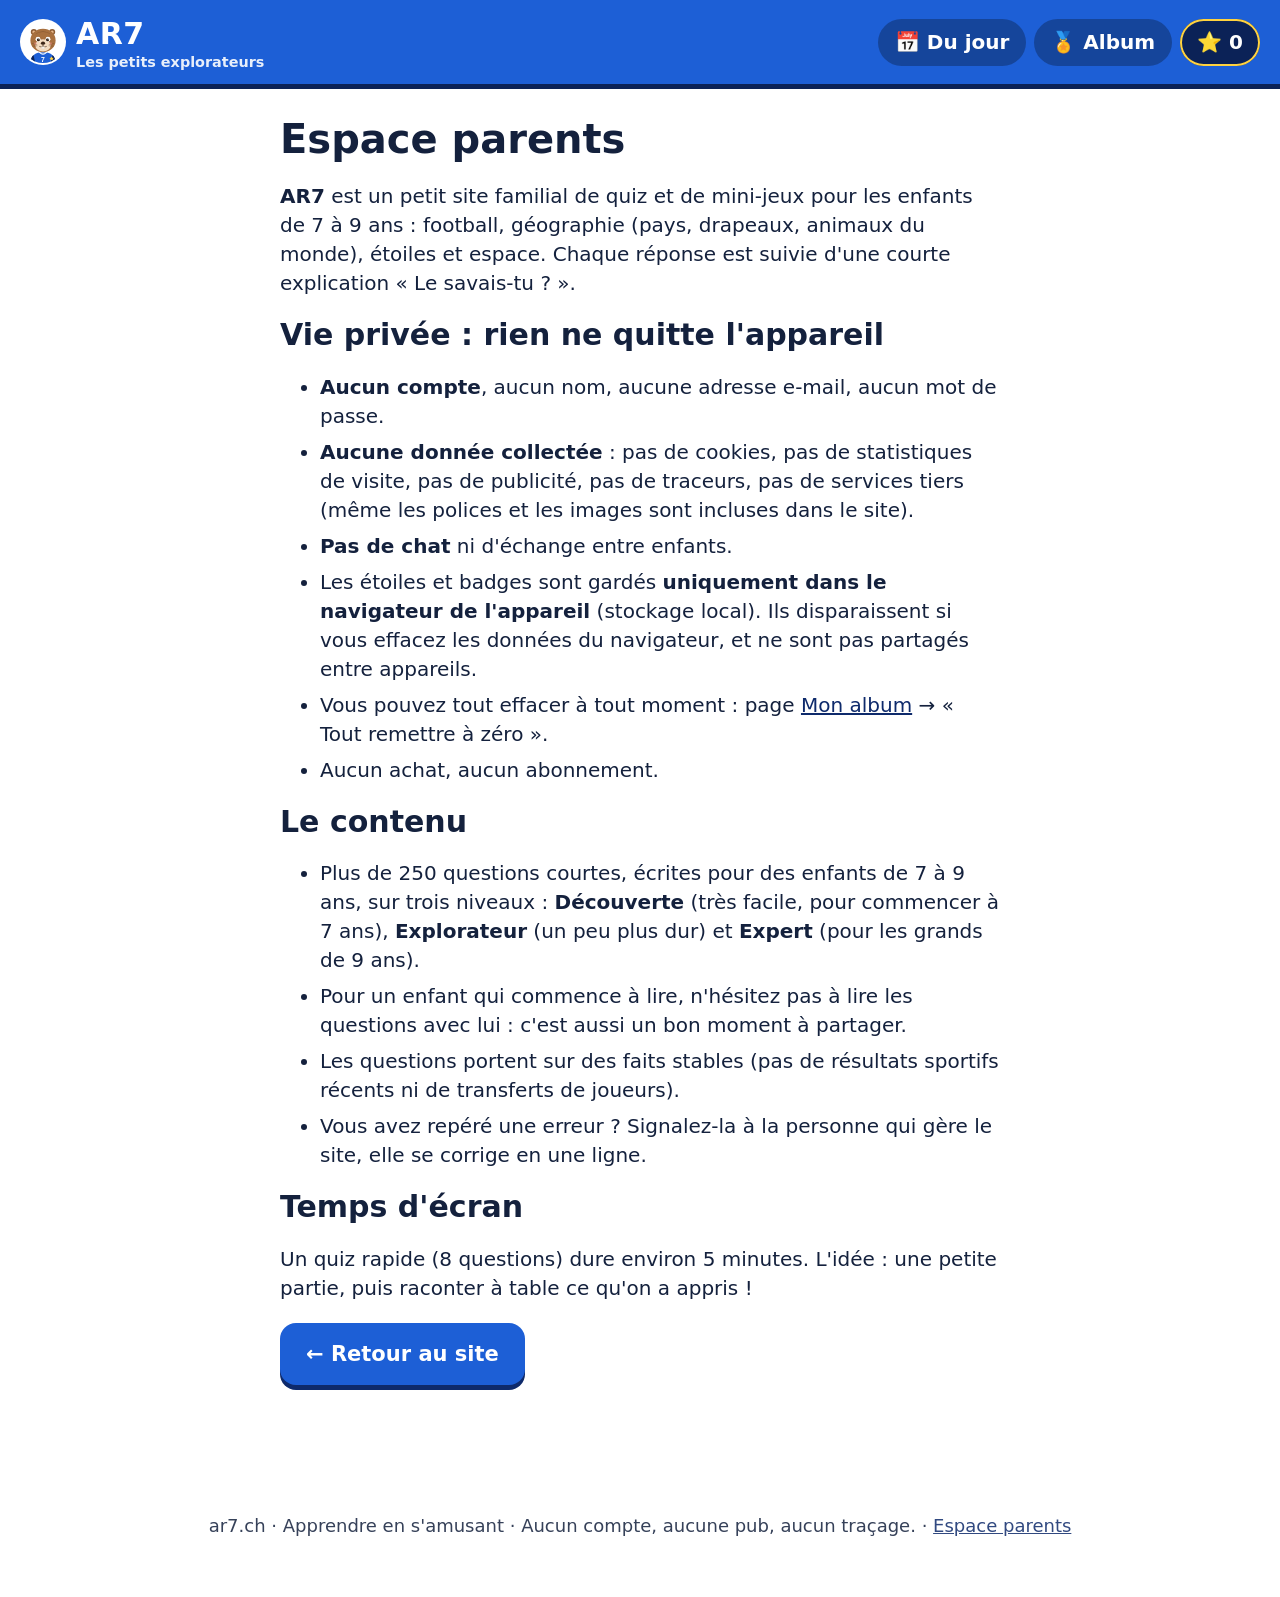
==== parents.html @ 3e4127a7 "Add files via upload" ====
<!doctype html>
<html lang="fr">
<head>
<title>Espace parents · AR7</title>
<meta charset="utf-8">
<meta name="viewport" content="width=device-width, initial-scale=1">
<meta name="theme-color" content="#1d5fd6">
<link rel="icon" href="assets/favicon.svg" type="image/svg+xml">
<link rel="stylesheet" href="css/style.css">
<script src="js/config.js" defer></script>
<script src="js/flags.js" defer></script>
<script src="js/app.js" defer></script>
</head>
<body>
<a class="skip" href="#content">Aller au contenu</a>
<header class="topbar">
  <a class="logo" href="index.html#/"><img data-mascotte src="assets/mascotte.svg" alt="" width="46" height="46"><span><b data-cfg="nom">AR7</b><small data-cfg="slogan">Les petits explorateurs</small></span></a>
  <nav aria-label="Menu">
    <a class="pill" href="index.html#/jour">📅 <span>Du jour</span></a>
    <a class="pill" href="index.html#/album">🏅 <span>Album</span></a>
    <a class="pill stars" href="index.html#/album" aria-label="Mes étoiles">⭐ <span id="nb-etoiles">0</span></a>
  </nav>
</header>
<main class="prose" id="content">
<h1>Espace parents</h1>
<p><b data-cfg="nom">AR7</b> est un petit site familial de quiz et de mini-jeux pour les enfants de 7 à 9 ans : football, géographie (pays, drapeaux, animaux du monde), étoiles et espace. Chaque réponse est suivie d'une courte explication « Le savais-tu ? ».</p>
<h2>Vie privée : rien ne quitte l'appareil</h2>
<ul>
  <li><b>Aucun compte</b>, aucun nom, aucune adresse e-mail, aucun mot de passe.</li>
  <li><b>Aucune donnée collectée</b> : pas de cookies, pas de statistiques de visite, pas de publicité, pas de traceurs, pas de services tiers (même les polices et les images sont incluses dans le site).</li>
  <li><b>Pas de chat</b> ni d'échange entre enfants.</li>
  <li>Les étoiles et badges sont gardés <b>uniquement dans le navigateur de l'appareil</b> (stockage local). Ils disparaissent si vous effacez les données du navigateur, et ne sont pas partagés entre appareils.</li>
  <li>Vous pouvez tout effacer à tout moment : page <a href="index.html#/album">Mon album</a> → « Tout remettre à zéro ».</li>
  <li>Aucun achat, aucun abonnement.</li>
</ul>
<h2>Le contenu</h2>
<ul>
  <li>Plus de 250 questions courtes, écrites pour des enfants de 7 à 9 ans, sur trois niveaux : <b>Découverte</b> (très facile, pour commencer à 7 ans), <b>Explorateur</b> (un peu plus dur) et <b>Expert</b> (pour les grands de 9 ans).</li>
  <li>Pour un enfant qui commence à lire, n'hésitez pas à lire les questions avec lui : c'est aussi un bon moment à partager.</li>
  <li>Les questions portent sur des faits stables (pas de résultats sportifs récents ni de transferts de joueurs).</li>
  <li>Vous avez repéré une erreur ? Signalez-la à la personne qui gère le site, elle se corrige en une ligne.</li>
</ul>
<h2>Temps d'écran</h2>
<p>Un quiz rapide (8 questions) dure environ 5 minutes. L'idée : une petite partie, puis raconter à table ce qu'on a appris !</p>
<p><a class="btn" href="index.html#/">← Retour au site</a></p>
</main>
<footer class="footer"><p><span data-cfg="domaine">ar7.ch</span> · Apprendre en s'amusant · Aucun compte, aucune pub, aucun traçage. · <a href="parents.html">Espace parents</a></p></footer>
<div class="toast" id="toast" role="status" aria-live="polite"></div>
</body>
</html>
---- css/style.css ----
/* Feuille de style partagée (LR5 / AR7). Aucune police externe : polices système uniquement. */
:root{
  /* Palette bleue. Les valeurs de js/config.js (couleurs) écrasent celles-ci au chargement. */
  --primaire:#1d5fd6; --primaire-f:#0e2a6b; --sombre:#0b2257; --or:#ffd23f;
  --rouge:#b00d24; --vert:#1c7a47; --texte:#14213d; --fond:#f2f6fd;
  --carte:#fff; --ombre:0 6px 0 rgba(11,34,87,.14); --r:22px;
  --doux:#e6efff; --bord:#c9d9f5;
  font-size:20px;
}
*{box-sizing:border-box}
html,body{margin:0}
body{font-family:"Trebuchet MS","Segoe UI",system-ui,-apple-system,Roboto,Arial,sans-serif;color:var(--texte);
  background:var(--fond) radial-gradient(circle at 10% 0%,#d6e4ff 0,transparent 40%),radial-gradient(circle at 100% 30%,#fff3c4 0,transparent 35%);
  min-height:100vh;line-height:1.45}
a{color:var(--primaire-f)}
.skip{position:absolute;left:-999px;top:0;background:#fff;padding:.5rem 1rem;z-index:10}
.skip:focus{left:.5rem}
:focus-visible{outline:4px solid var(--or);box-shadow:0 0 0 7px var(--sombre);outline-offset:3px;border-radius:10px}

/* En-tête */
.topbar{display:flex;align-items:center;gap:.8rem;padding:.6rem 1rem;background:var(--primaire);color:#fff;position:sticky;top:0;z-index:5;box-shadow:0 5px 0 var(--sombre)}
.logo{display:flex;align-items:center;gap:.5rem;color:#fff;text-decoration:none;font-weight:900}
.logo img{width:46px;height:46px;background:#fff;border-radius:50%;padding:2px}
.logo b{font-size:1.5rem;letter-spacing:.5px}
.logo small{display:block;font-weight:600;font-size:.72rem;opacity:.9;margin-top:-4px}
.topbar nav{margin-left:auto;display:flex;gap:.4rem;align-items:center;flex-wrap:wrap}
.pill{display:inline-flex;align-items:center;gap:.35rem;background:rgba(0,0,0,.28);color:#fff;border:0;border-radius:999px;padding:.45rem .85rem;font:inherit;font-weight:800;text-decoration:none;cursor:pointer;min-height:44px}
.pill:hover{background:rgba(0,0,0,.45)}
.stars{background:var(--sombre);color:#fff;box-shadow:inset 0 0 0 2px var(--or)}
.stars:hover{background:#2a2a2a}

main{max-width:1000px;margin:0 auto;padding:1.2rem 1rem 3rem}
h1,h2,h3{line-height:1.15;margin:.2em 0 .5em}
h1{font-size:2rem} h2{font-size:1.5rem}
.muted{opacity:.75}

/* Accueil */
.hero{display:flex;align-items:center;gap:1.2rem;background:var(--carte);border-radius:var(--r);padding:1rem 1.2rem;box-shadow:var(--ombre);margin-bottom:1.2rem}
.hero img{width:150px;flex:none}
.hero h1{margin-bottom:.2em}
.bulle{background:var(--doux);border-radius:18px;padding:.6rem .9rem;display:inline-block;font-weight:600}
.grid{display:grid;grid-template-columns:repeat(auto-fit,minmax(210px,1fr));gap:1rem}
.card{background:var(--carte);border-radius:var(--r);padding:1rem;box-shadow:var(--ombre);border:0;text-align:left;font:inherit;color:inherit;text-decoration:none;display:block;cursor:pointer;transition:transform .12s}
.card:hover{transform:translateY(-3px)}
.card:active{transform:translateY(2px)}
.univers{color:#fff;min-height:150px;position:relative;overflow:hidden}
.univers .emoji{font-size:2.6rem;display:block}
.univers h3{font-size:1.35rem;margin:.3rem 0}
.univers p{margin:0;font-weight:600;opacity:.95}
.u-football{background:linear-gradient(135deg,#1c7a47,#0c3d23);box-shadow:0 6px 0 var(--sombre)}
.u-geographie{background:linear-gradient(135deg,#c4520f,#7a2e05);box-shadow:0 6px 0 var(--sombre)}
.u-espace{background:linear-gradient(135deg,#3b2a8a,#120c33);box-shadow:0 6px 0 var(--sombre)}
.u-mix{background:repeating-linear-gradient(90deg,var(--primaire) 0 28px,var(--sombre) 28px 56px);box-shadow:0 6px 0 var(--primaire-f)}
.u-mix h3,.u-mix p{text-shadow:0 1px 3px #000}
.section{margin:1.6rem 0 .6rem}
.daily{display:flex;gap:1rem;align-items:center;background:var(--sombre);color:#fff;border-left:12px solid var(--primaire)}
.daily .emoji{font-size:2.4rem}

/* Boutons */
.btn{display:inline-flex;align-items:center;justify-content:center;gap:.5rem;font:inherit;font-weight:800;font-size:1.05rem;border:0;border-radius:16px;padding:.8rem 1.3rem;min-height:56px;cursor:pointer;background:var(--primaire);color:#fff;box-shadow:0 5px 0 var(--primaire-f);text-decoration:none}
.btn:active{transform:translateY(3px);box-shadow:0 2px 0 var(--primaire-f)}
.btn.accent{background:var(--sombre);color:#fff;box-shadow:0 5px 0 var(--primaire)}
.btn.vert{background:var(--vert);box-shadow:0 5px 0 #0c3d23}
.btn.blanc{background:#fff;color:var(--texte);box-shadow:0 5px 0 var(--bord)}
.btn[disabled]{opacity:.5;cursor:not-allowed}
.row{display:flex;gap:.7rem;flex-wrap:wrap;align-items:center}
.choice-group{display:flex;gap:.6rem;flex-wrap:wrap}
.choice-group .btn{flex:1 1 150px}
.choice-group .btn[aria-pressed="true"]{background:var(--primaire);color:#fff;box-shadow:0 5px 0 var(--sombre)}

/* Quiz */
.panel{background:var(--carte);border-radius:var(--r);padding:1.2rem;box-shadow:var(--ombre)}
.qhead{display:flex;justify-content:space-between;align-items:center;gap:.5rem;flex-wrap:wrap;margin-bottom:.6rem;font-weight:800}
.tag{display:inline-block;border-radius:999px;padding:.2rem .7rem;background:var(--doux);font-size:.85rem;font-weight:800}
.progress{height:14px;background:var(--doux);border-radius:999px;overflow:hidden;margin-bottom:1rem}
.progress>i{display:block;height:100%;background:repeating-linear-gradient(90deg,var(--primaire) 0 14px,var(--sombre) 14px 28px);border-radius:999px;transition:width .3s}
.question{font-size:1.6rem;font-weight:800;margin:.4rem 0 1rem}
.answers{display:grid;grid-template-columns:1fr 1fr;gap:.8rem}
.answer{font:inherit;font-size:1.2rem;font-weight:700;text-align:left;border:3px solid var(--bord);background:#fff;border-radius:18px;padding:.9rem 1rem;min-height:80px;cursor:pointer;display:flex;gap:.7rem;align-items:center;color:var(--texte)}
.answer:hover:not([disabled]){border-color:var(--primaire);background:#f3f7ff}
.answer .k{flex:none;width:2rem;height:2rem;border-radius:50%;background:var(--sombre);color:#fff;display:grid;place-items:center;font-weight:900}
.answer.ok{border-color:var(--vert);background:#e6f8ee}
.answer.ok .k{background:var(--vert);color:#fff}
.answer.ko{border-color:var(--rouge);background:#fdeaea}
.answer.ko .k{background:var(--rouge);color:#fff}
.answer[disabled]{cursor:default}
.feedback{margin-top:1rem;border-radius:18px;padding:1rem;background:var(--doux);border-left:8px solid var(--sombre)}
.feedback.ok{background:#e6f8ee;border-color:var(--vert)}
.feedback.ko{background:#fdeeee;border-color:var(--rouge)}
.feedback h3{margin:0 0 .3rem}
.savais{margin:.4rem 0 .8rem}
.timer{font-size:1.4rem;font-weight:900;background:var(--sombre);color:#fff;border-radius:14px;padding:.2rem .8rem;min-width:4.2rem;text-align:center}
.timer.urgent{background:var(--rouge);animation:pulse .6s infinite alternate}
@keyframes pulse{to{transform:scale(1.08)}}
.flag-q{display:block;margin:0 auto 1rem;width:min(260px,70%);height:auto;border-radius:8px;box-shadow:0 3px 10px rgba(0,0,0,.18)}
.big{font-size:3rem;margin:0}
.result{text-align:center}
.result img{width:140px}
.recap{text-align:left;margin-top:1rem}
.recap li{margin:.4rem 0}

/* Album */
.badges{display:grid;grid-template-columns:repeat(auto-fill,minmax(150px,1fr));gap:.8rem}
.badge{background:#fff;border-radius:18px;padding:.8rem;text-align:center;box-shadow:var(--ombre)}
.badge .ico{font-size:2.4rem;display:block}
.badge.locked{filter:grayscale(1);opacity:.45}
.badge b{display:block}
.badge small{display:block;opacity:.8;font-size:.8rem}
.stats{display:grid;grid-template-columns:repeat(auto-fit,minmax(150px,1fr));gap:.8rem;margin:1rem 0}
.stat{background:#fff;border-radius:18px;padding:.8rem;text-align:center;box-shadow:var(--ombre)}
.stat b{display:block;font-size:1.8rem}

/* Penalty */
.pitch{position:relative;width:100%;max-width:640px;margin:0 auto;aspect-ratio:16/10;border-radius:20px;overflow:hidden;
  background:linear-gradient(#7fc8ff 0 30%,#3fb56a 30% 100%)}
.pitch .stripes{position:absolute;inset:30% 0 0 0;background:repeating-linear-gradient(90deg,rgba(255,255,255,.07) 0 12%,transparent 12% 24%)}
.pitch .crowd{position:absolute;left:0;right:0;top:0;height:30%;background:radial-gradient(circle,#ffffff55 2px,transparent 3px) 0 0/16px 14px,repeating-linear-gradient(90deg,var(--primaire) 0 24px,var(--sombre) 24px 48px)}
.goal{position:absolute;left:18%;right:18%;top:14%;height:38%;border:8px solid #fff;border-bottom:0;border-radius:4px 4px 0 0;
  background:repeating-linear-gradient(0deg,rgba(255,255,255,.35) 0 2px,transparent 2px 12px),repeating-linear-gradient(90deg,rgba(255,255,255,.35) 0 2px,transparent 2px 12px),rgba(0,0,0,.08)}
.line{position:absolute;left:4%;right:4%;top:52%;height:4px;background:#fff}
.spot{position:absolute;left:50%;top:86%;width:10px;height:6px;background:#fff;border-radius:50%;transform:translate(-50%,-50%)}
.keeper{position:absolute;left:50%;top:22%;width:15%;height:30%;transform:translateX(-50%);transition:transform .45s cubic-bezier(.2,.8,.3,1)}
.keeper svg{width:100%;height:100%}
.keeper.left{transform:translateX(-175%) rotate(-55deg)}
.keeper.right{transform:translateX(75%) rotate(55deg)}
.keeper.center{transform:translateX(-50%) translateY(-12%)}
.ball{position:absolute;left:50%;top:82%;width:7%;aspect-ratio:1;transform:translate(-50%,-50%);transition:left .5s ease-out,top .5s ease-out,width .5s;z-index:2}
.ball svg{width:100%;height:100%;display:block}
.ball.shot-left{left:28%;top:34%;width:4.5%}
.ball.shot-center{left:50%;top:28%;width:4.5%}
.ball.shot-right{left:72%;top:34%;width:4.5%}
.ball.miss{left:50%;top:6%;width:4%}
.banner{position:absolute;left:50%;top:60%;transform:translate(-50%,-50%) scale(.6);opacity:0;background:#fff;color:var(--sombre);font-weight:900;font-size:clamp(1.2rem,4vw,2rem);padding:.4rem 1.2rem;border-radius:16px;box-shadow:0 6px 0 rgba(0,0,0,.2);transition:.25s;z-index:3;white-space:nowrap}
.banner.show{opacity:1;transform:translate(-50%,-50%) scale(1)}
.shots{display:flex;gap:.4rem;justify-content:center;margin:.8rem 0}
.shots span{width:34px;height:34px;border-radius:50%;display:grid;place-items:center;background:var(--doux);font-size:1.1rem}
.aim{display:grid;grid-template-columns:repeat(3,1fr);gap:.6rem;max-width:640px;margin:.8rem auto 0}

/* Memory */
.memory{display:grid;grid-template-columns:repeat(4,1fr);gap:.6rem;max-width:620px;margin:0 auto}
.mcard{aspect-ratio:4/3;border:0;border-radius:16px;font:inherit;font-weight:800;cursor:pointer;background:repeating-linear-gradient(90deg,var(--primaire) 0 18px,var(--sombre) 18px 36px);color:#fff;box-shadow:var(--ombre);display:grid;place-items:center;padding:.3rem;font-size:.95rem;position:relative}
.mcard.back::after{content:"★";font-size:2rem;color:var(--or);text-shadow:0 1px 3px #000}
.mcard.face{background:#fff;color:var(--texte)}
.mcard.face svg{width:85%;height:auto;border-radius:4px;box-shadow:0 1px 4px rgba(0,0,0,.25)}
.mcard.found{background:#e6f8ee;outline:3px solid var(--vert)}

.footer{text-align:center;padding:1.5rem 1rem 2rem;font-size:.9rem;opacity:.85}
.prose{max-width:760px}
.prose li{margin:.35rem 0}
.toast{position:fixed;left:50%;bottom:1.2rem;transform:translateX(-50%) translateY(150%);opacity:0;visibility:hidden;background:var(--sombre);color:#fff;padding:.8rem 1.2rem;border-radius:16px;font-weight:800;z-index:20;transition:transform .3s;max-width:92vw;text-align:center}
.toast.show{transform:translateX(-50%) translateY(0);opacity:1;visibility:visible}
[tabindex="-1"]:focus{outline:none;box-shadow:none}

@media (max-width:640px){
  :root{font-size:18px}
  .hero{flex-direction:column;text-align:center}
  .hero img{width:120px}
  .answers{grid-template-columns:1fr}
  .question{font-size:1.25rem}
  .logo small{display:none}
  .topbar{flex-wrap:wrap}
  .memory{grid-template-columns:repeat(3,1fr)}
}
@media (prefers-reduced-motion:reduce){*{transition:none!important;animation:none!important}}
.sr-only{position:absolute;width:1px;height:1px;overflow:hidden;clip:rect(0 0 0 0);white-space:nowrap}
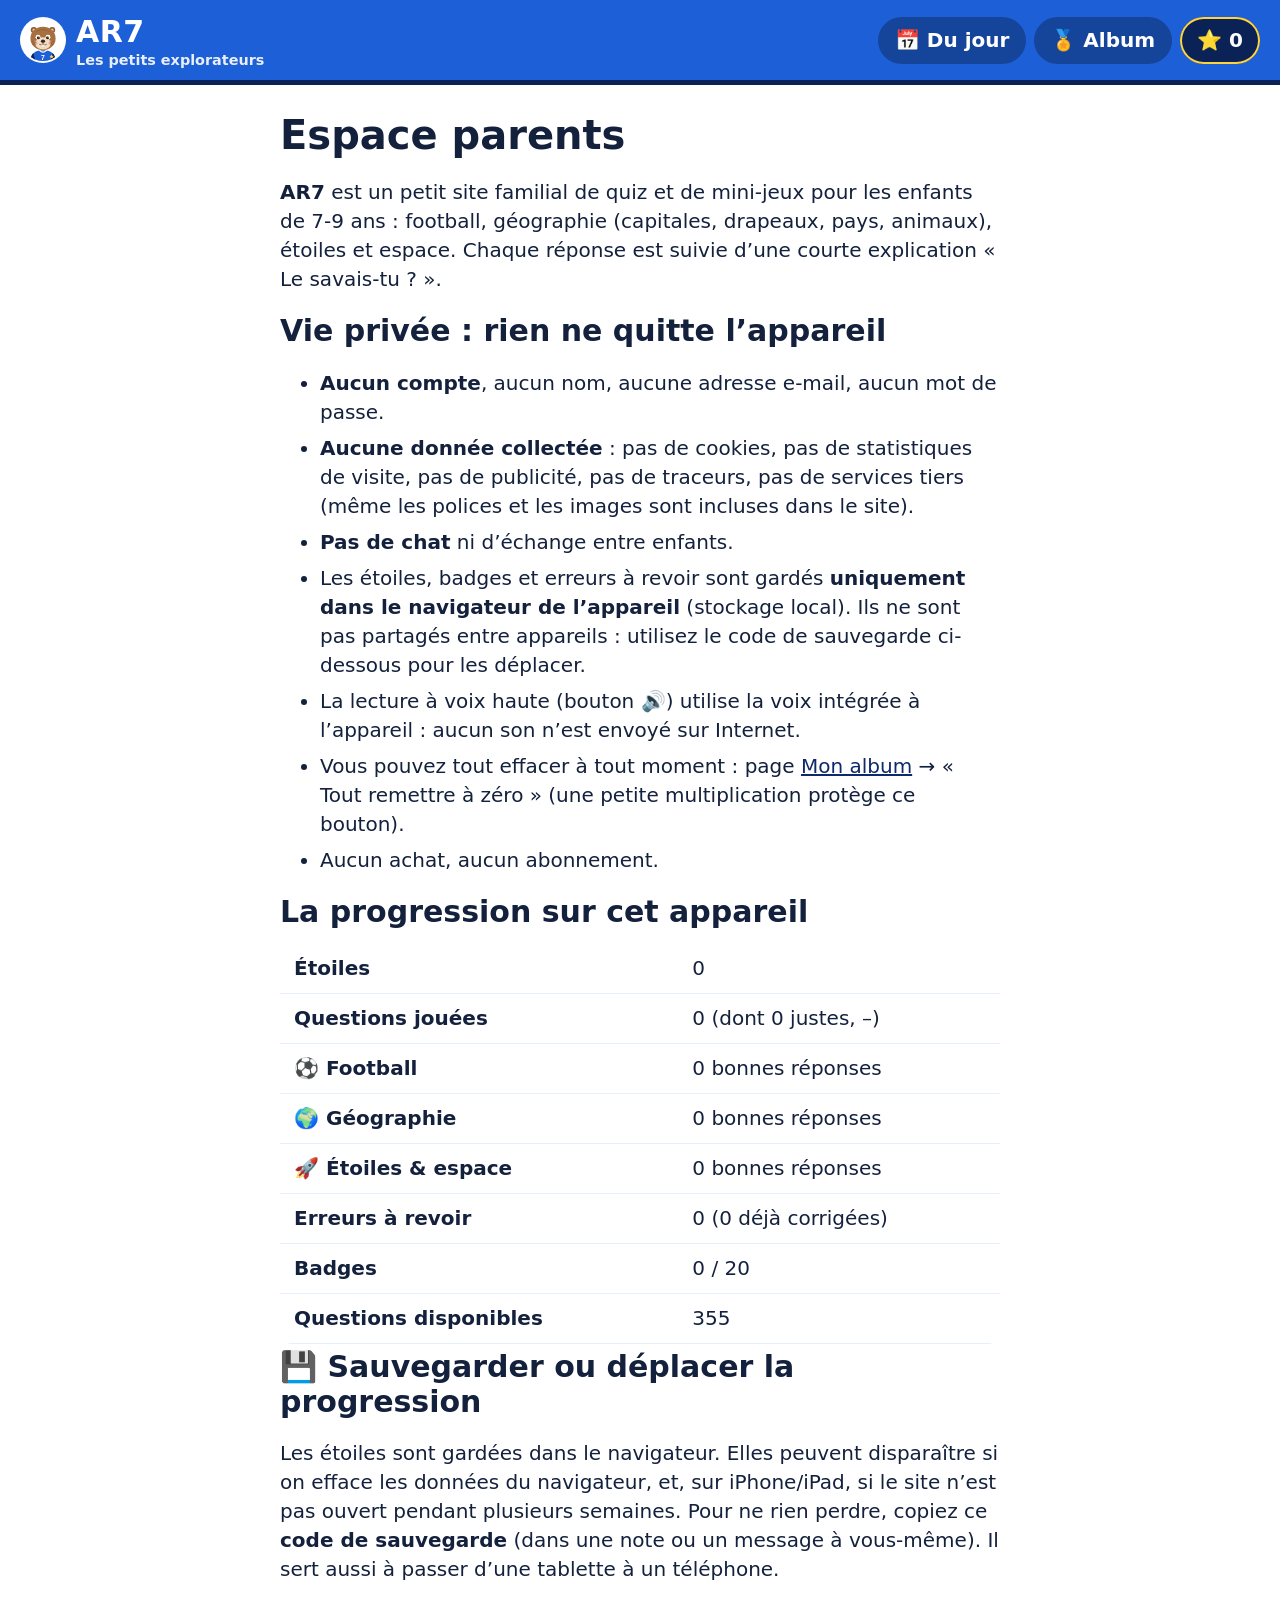
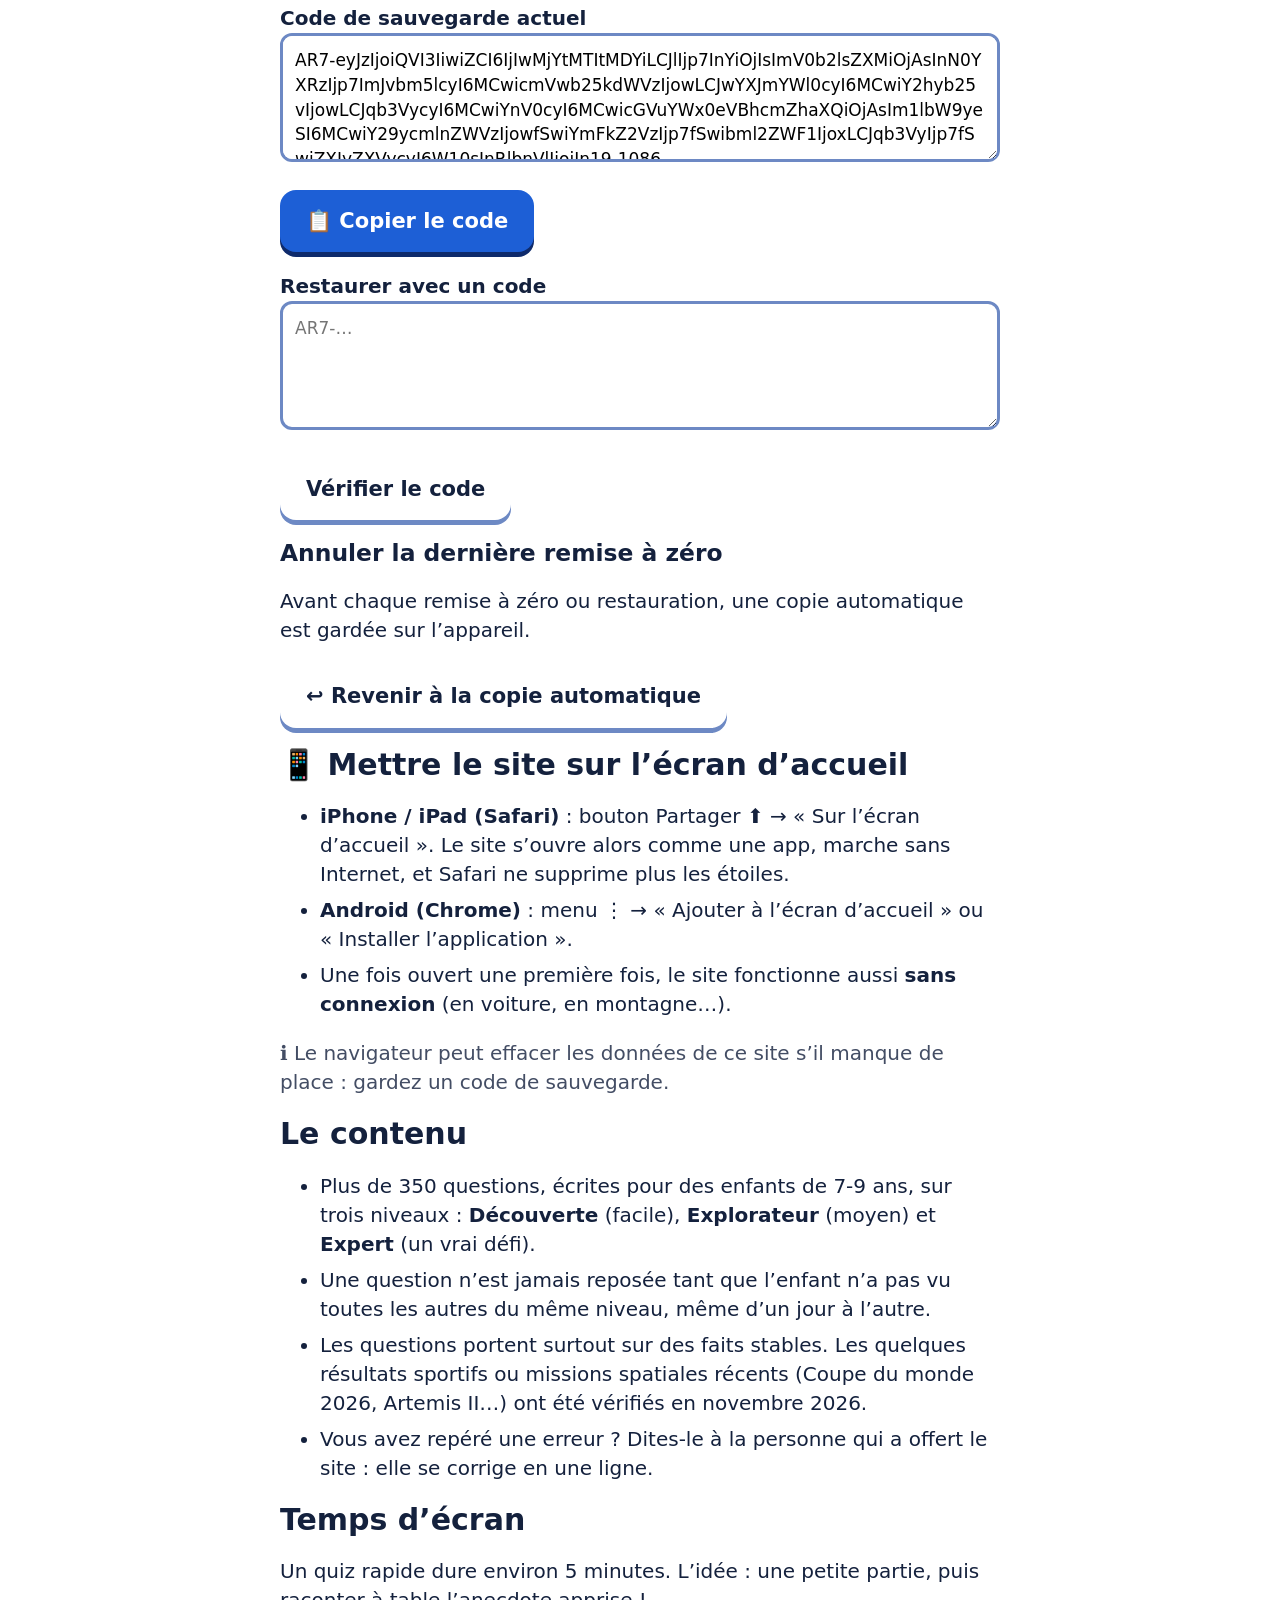
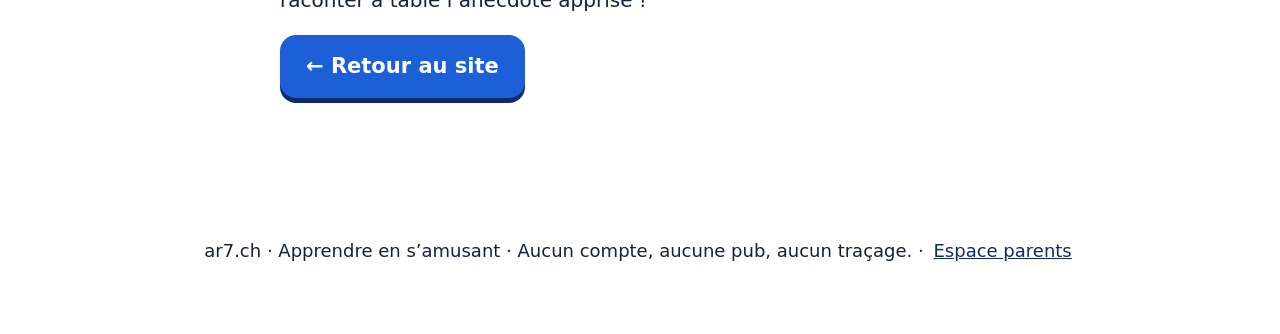
==== commit 3505c92c: "Add files via upload" ====
--- a/parents.html
+++ b/parents.html
@@ -1,50 +1,72 @@
 <!doctype html>
 <html lang="fr">
 <head>
+<meta charset="utf-8">
+<meta name="viewport" content="width=device-width, initial-scale=1, viewport-fit=cover">
 <title>Espace parents · AR7</title>
-<meta charset="utf-8">
-<meta name="viewport" content="width=device-width, initial-scale=1">
+<meta name="description" content="Quiz et mini-jeux pour les 7-9 ans : football, géographie, étoiles et espace. Sans compte, sans pub, sans traçage.">
 <meta name="theme-color" content="#1d5fd6">
+<meta name="color-scheme" content="light">
 <link rel="icon" href="assets/favicon.svg" type="image/svg+xml">
+<link rel="apple-touch-icon" href="assets/icon-180.png">
+<link rel="manifest" href="manifest.webmanifest">
+<meta name="apple-mobile-web-app-title" content="AR7">
+<meta name="mobile-web-app-capable" content="yes">
+<meta name="apple-mobile-web-app-capable" content="yes">
+<meta property="og:type" content="website">
+<meta property="og:locale" content="fr_CH">
+<meta property="og:site_name" content="AR7">
+<meta property="og:title" content="AR7 · Les petits explorateurs">
+<meta property="og:description" content="Quiz et mini-jeux pour les 7-9 ans : football, géographie, étoiles et espace. Sans compte, sans pub, sans traçage.">
+<meta property="og:url" content="https://www.ar7.ch/">
+<meta property="og:image" content="https://www.ar7.ch/assets/og.png">
+<meta property="og:image:width" content="1200">
+<meta property="og:image:height" content="630">
+<meta property="og:image:alt" content="AR7, Les petits explorateurs : la mascotte Momo">
+<meta name="twitter:card" content="summary_large_image">
+<link rel="stylesheet" href="css/theme.css">
 <link rel="stylesheet" href="css/style.css">
 <script src="js/config.js" defer></script>
 <script src="js/flags.js" defer></script>
 <script src="js/app.js" defer></script>
+<script src="js/parents.js" defer></script>
 </head>
 <body>
 <a class="skip" href="#content">Aller au contenu</a>
 <header class="topbar">
-  <a class="logo" href="index.html#/"><img data-mascotte src="assets/mascotte.svg" alt="" width="46" height="46"><span><b data-cfg="nom">AR7</b><small data-cfg="slogan">Les petits explorateurs</small></span></a>
+  <a class="logo" href="index.html#/"><img src="assets/mascotte.svg" alt="" width="46" height="46"><span><b data-cfg="nom">AR7</b><small data-cfg="slogan">Les petits explorateurs</small></span></a>
   <nav aria-label="Menu">
-    <a class="pill" href="index.html#/jour">📅 <span>Du jour</span></a>
-    <a class="pill" href="index.html#/album">🏅 <span>Album</span></a>
-    <a class="pill stars" href="index.html#/album" aria-label="Mes étoiles">⭐ <span id="nb-etoiles">0</span></a>
+    <a class="pill" href="index.html#/jour"><span aria-hidden="true">📅</span> <span class="lbl">Du jour</span></a>
+    <a class="pill" href="index.html#/album"><span aria-hidden="true">🏅</span> <span class="lbl">Album</span></a>
+    <a class="pill stars" id="pill-etoiles" href="index.html#/album" aria-label="Mes étoiles"><span aria-hidden="true">⭐</span> <span id="nb-etoiles">0</span></a>
   </nav>
 </header>
 <main class="prose" id="content">
 <h1>Espace parents</h1>
-<p><b data-cfg="nom">AR7</b> est un petit site familial de quiz et de mini-jeux pour les enfants de 7 à 9 ans : football, géographie (pays, drapeaux, animaux du monde), étoiles et espace. Chaque réponse est suivie d'une courte explication « Le savais-tu ? ».</p>
-<h2>Vie privée : rien ne quitte l'appareil</h2>
+<p><b>AR7</b> est un petit site familial de quiz et de mini-jeux pour les enfants de 7-9 ans : football, géographie (capitales, drapeaux, pays, animaux), étoiles et espace. Chaque réponse est suivie d’une courte explication « Le savais-tu ? ».</p>
+<h2>Vie privée : rien ne quitte l’appareil</h2>
 <ul>
   <li><b>Aucun compte</b>, aucun nom, aucune adresse e-mail, aucun mot de passe.</li>
   <li><b>Aucune donnée collectée</b> : pas de cookies, pas de statistiques de visite, pas de publicité, pas de traceurs, pas de services tiers (même les polices et les images sont incluses dans le site).</li>
-  <li><b>Pas de chat</b> ni d'échange entre enfants.</li>
-  <li>Les étoiles et badges sont gardés <b>uniquement dans le navigateur de l'appareil</b> (stockage local). Ils disparaissent si vous effacez les données du navigateur, et ne sont pas partagés entre appareils.</li>
-  <li>Vous pouvez tout effacer à tout moment : page <a href="index.html#/album">Mon album</a> → « Tout remettre à zéro ».</li>
+  <li><b>Pas de chat</b> ni d’échange entre enfants.</li>
+  <li>Les étoiles, badges et erreurs à revoir sont gardés <b>uniquement dans le navigateur de l’appareil</b> (stockage local). Ils ne sont pas partagés entre appareils : utilisez le code de sauvegarde ci-dessous pour les déplacer.</li>
+  <li>La lecture à voix haute (bouton 🔊) utilise la voix intégrée à l’appareil : aucun son n’est envoyé sur Internet.</li>
+  <li>Vous pouvez tout effacer à tout moment : page <a href="index.html#/album">Mon album</a> → « Tout remettre à zéro » (une petite multiplication protège ce bouton).</li>
   <li>Aucun achat, aucun abonnement.</li>
 </ul>
+<div id="parents-dyn"><p>Chargement de la progression…</p></div>
 <h2>Le contenu</h2>
 <ul>
-  <li>Plus de 250 questions courtes, écrites pour des enfants de 7 à 9 ans, sur trois niveaux : <b>Découverte</b> (très facile, pour commencer à 7 ans), <b>Explorateur</b> (un peu plus dur) et <b>Expert</b> (pour les grands de 9 ans).</li>
-  <li>Pour un enfant qui commence à lire, n'hésitez pas à lire les questions avec lui : c'est aussi un bon moment à partager.</li>
-  <li>Les questions portent sur des faits stables (pas de résultats sportifs récents ni de transferts de joueurs).</li>
-  <li>Vous avez repéré une erreur ? Signalez-la à la personne qui gère le site, elle se corrige en une ligne.</li>
+  <li>Plus de 350 questions, écrites pour des enfants de 7-9 ans, sur trois niveaux : <b>Découverte</b> (facile), <b>Explorateur</b> (moyen) et <b>Expert</b> (un vrai défi).</li>
+  <li>Une question n’est jamais reposée tant que l’enfant n’a pas vu toutes les autres du même niveau, même d’un jour à l’autre.</li>
+  <li>Les questions portent surtout sur des faits stables. Les quelques résultats sportifs ou missions spatiales récents (Coupe du monde 2026, Artemis II…) ont été vérifiés en novembre 2026.</li>
+  <li>Vous avez repéré une erreur ? Dites-le à la personne qui a offert le site : elle se corrige en une ligne.</li>
 </ul>
-<h2>Temps d'écran</h2>
-<p>Un quiz rapide (8 questions) dure environ 5 minutes. L'idée : une petite partie, puis raconter à table ce qu'on a appris !</p>
+<h2>Temps d’écran</h2>
+<p>Un quiz rapide dure environ 5 minutes. L’idée : une petite partie, puis raconter à table l’anecdote apprise !</p>
 <p><a class="btn" href="index.html#/">← Retour au site</a></p>
 </main>
-<footer class="footer"><p><span data-cfg="domaine">ar7.ch</span> · Apprendre en s'amusant · Aucun compte, aucune pub, aucun traçage. · <a href="parents.html">Espace parents</a></p></footer>
+<footer class="footer"><p><span data-cfg="domaine">ar7.ch</span> · Apprendre en s’amusant · Aucun compte, aucune pub, aucun traçage. · <a href="parents.html">Espace parents</a></p></footer>
 <div class="toast" id="toast" role="status" aria-live="polite"></div>
 </body>
 </html>
--- a/css/theme.css
+++ b/css/theme.css
@@ -0,0 +1,23 @@
+/* Couleurs et tailles propres à ce site (AR7). Le reste du style est dans style.css (partagé). */
+:root{
+  --primaire:#1d5fd6;
+  --primaire-f:#0e2a6b;
+  --fonce:#0b2257;
+  --doux:#e6efff;
+  --bord:#6d89c4;
+  --fond:#f2f6fd;
+  --fond-a:#d6e4ff;
+  --fond-b:#fff3c4;
+  --survol:#f3f7ff;
+  --mix-a:#1d5fd6;
+  --mix-b:#3d7ff0;
+  --crowd-a:#1d5fd6;
+  --crowd-b:#0b2257;
+  --texte:#14213d;
+  --fs:20px;
+  --fs-m:18px;
+  --q-fs:1.6rem;
+  --q-fs-m:1.35rem;
+  --a-fs:1.2rem;
+  --a-h:80px;
+}
--- a/css/style.css
+++ b/css/style.css
@@ -1,165 +1,356 @@
-/* Feuille de style partagée (LR5 / AR7). Aucune police externe : polices système uniquement. */
+/* Feuille de style PARTAGÉE (identique sur LR5 et AR7). Les couleurs et tailles propres à chaque site
+ * sont dans css/theme.css. Aucune police externe : polices système uniquement. */
 :root{
-  /* Palette bleue. Les valeurs de js/config.js (couleurs) écrasent celles-ci au chargement. */
-  --primaire:#1d5fd6; --primaire-f:#0e2a6b; --sombre:#0b2257; --or:#ffd23f;
-  --rouge:#b00d24; --vert:#1c7a47; --texte:#14213d; --fond:#f2f6fd;
-  --carte:#fff; --ombre:0 6px 0 rgba(11,34,87,.14); --r:22px;
-  --doux:#e6efff; --bord:#c9d9f5;
-  font-size:20px;
-}
+  /* Les couleurs et tailles propres à chaque site sont dans css/theme.css (chargé avant ce fichier). */
+  --or:#ffd23f; --rouge:#b00d24; --vert:#1c7a47; --carte:#fff; --ombre:0 6px 0 rgba(17,17,17,.14); --r:22px;
+}
+html{font-size:var(--fs)}
 *{box-sizing:border-box}
+[hidden]{display:none!important}
 html,body{margin:0}
 body{font-family:"Trebuchet MS","Segoe UI",system-ui,-apple-system,Roboto,Arial,sans-serif;color:var(--texte);
-  background:var(--fond) radial-gradient(circle at 10% 0%,#d6e4ff 0,transparent 40%),radial-gradient(circle at 100% 30%,#fff3c4 0,transparent 35%);
+  background:var(--fond) radial-gradient(circle at 10% 0%,var(--fond-a) 0,transparent 40%),radial-gradient(circle at 100% 30%,var(--fond-b) 0,transparent 35%);
   min-height:100vh;line-height:1.45}
 a{color:var(--primaire-f)}
-.skip{position:absolute;left:-999px;top:0;background:#fff;padding:.5rem 1rem;z-index:10}
+.skip{position:absolute;left:-999px;top:0;background:#fff;padding:.5rem 1rem;z-index:10;min-height:44px}
 .skip:focus{left:.5rem}
-:focus-visible{outline:4px solid var(--or);box-shadow:0 0 0 7px var(--sombre);outline-offset:3px;border-radius:10px}
+:focus-visible{outline:4px solid var(--or);box-shadow:0 0 0 7px var(--fonce);outline-offset:3px;border-radius:10px}
+@supports not selector(:focus-visible){:focus{outline:4px solid var(--or);outline-offset:3px}} /* vieux iPad (iOS 14) */
 
 /* En-tête */
-.topbar{display:flex;align-items:center;gap:.8rem;padding:.6rem 1rem;background:var(--primaire);color:#fff;position:sticky;top:0;z-index:5;box-shadow:0 5px 0 var(--sombre)}
-.logo{display:flex;align-items:center;gap:.5rem;color:#fff;text-decoration:none;font-weight:900}
+.topbar{display:flex;align-items:center;gap:.8rem;padding:max(.5rem,env(safe-area-inset-top)) max(1rem,env(safe-area-inset-right)) .5rem max(1rem,env(safe-area-inset-left));background:var(--primaire);color:#fff;position:sticky;top:0;z-index:5;box-shadow:0 5px 0 var(--fonce);min-height:66px}
+.logo{display:flex;align-items:center;gap:.5rem;color:#fff;text-decoration:none;font-weight:900;min-height:44px}
 .logo img{width:46px;height:46px;background:#fff;border-radius:50%;padding:2px}
 .logo b{font-size:1.5rem;letter-spacing:.5px}
 .logo small{display:block;font-weight:600;font-size:.72rem;opacity:.9;margin-top:-4px}
-.topbar nav{margin-left:auto;display:flex;gap:.4rem;align-items:center;flex-wrap:wrap}
-.pill{display:inline-flex;align-items:center;gap:.35rem;background:rgba(0,0,0,.28);color:#fff;border:0;border-radius:999px;padding:.45rem .85rem;font:inherit;font-weight:800;text-decoration:none;cursor:pointer;min-height:44px}
+.topbar nav{margin-left:auto;display:flex;gap:.4rem;align-items:center}
+.pill{display:inline-flex;align-items:center;gap:.35rem;background:rgba(0,0,0,.28);color:#fff;border:0;border-radius:999px;padding:.45rem .85rem;font:inherit;font-weight:800;text-decoration:none;cursor:pointer;min-height:44px;min-width:44px;justify-content:center}
 .pill:hover{background:rgba(0,0,0,.45)}
-.stars{background:var(--sombre);color:#fff;box-shadow:inset 0 0 0 2px var(--or)}
-.stars:hover{background:#2a2a2a}
-
-main{max-width:1000px;margin:0 auto;padding:1.2rem 1rem 3rem}
+.stars{background:var(--fonce);color:#fff;box-shadow:inset 0 0 0 2px var(--or)}
+.panel .pill,.card .pill{background:var(--fonce);color:#fff;font-size:.9rem}
+.panel .pill:hover{background:var(--primaire)}
+
+main{max-width:1000px;margin:0 auto;padding:1.2rem max(1rem,env(safe-area-inset-right)) 3rem max(1rem,env(safe-area-inset-left));min-height:calc(100vh - 66px)}
 h1,h2,h3{line-height:1.15;margin:.2em 0 .5em}
-h1{font-size:2rem} h2{font-size:1.5rem}
-.muted{opacity:.75}
+h1{font-size:2rem} h2{font-size:1.5rem} .h3{font-size:1.17rem}
+.muted{color:color-mix(in srgb,var(--texte) 80%,transparent)}
+@supports not (color:color-mix(in srgb,red 50%,blue)){.muted{opacity:.8}}
 
 /* Accueil */
 .hero{display:flex;align-items:center;gap:1.2rem;background:var(--carte);border-radius:var(--r);padding:1rem 1.2rem;box-shadow:var(--ombre);margin-bottom:1.2rem}
-.hero img{width:150px;flex:none}
+.hero .mascotte{flex:none}
 .hero h1{margin-bottom:.2em}
+.mascotte{position:relative;display:inline-block;max-width:100%}
+.mascotte img{width:100%;height:auto;display:block}
+.mascotte .tenue{position:absolute;right:-4%;top:-6%;font-size:2.2em;line-height:1;filter:drop-shadow(0 2px 2px rgba(0,0,0,.25))}
+.result .mascotte{margin:0 auto}
+.result>.row{margin:.6rem 0 1rem}
 .bulle{background:var(--doux);border-radius:18px;padding:.6rem .9rem;display:inline-block;font-weight:600}
 .grid{display:grid;grid-template-columns:repeat(auto-fit,minmax(210px,1fr));gap:1rem}
+.grid.g4{grid-template-columns:repeat(4,1fr)}
+@media (max-width:979px){.grid.g4{grid-template-columns:repeat(2,1fr)}}
+@media (max-width:559px){.grid.g4{grid-template-columns:1fr}}
 .card{background:var(--carte);border-radius:var(--r);padding:1rem;box-shadow:var(--ombre);border:0;text-align:left;font:inherit;color:inherit;text-decoration:none;display:block;cursor:pointer;transition:transform .12s}
 .card:hover{transform:translateY(-3px)}
 .card:active{transform:translateY(2px)}
 .univers{color:#fff;min-height:150px;position:relative;overflow:hidden}
 .univers .emoji{font-size:2.6rem;display:block}
 .univers h3{font-size:1.35rem;margin:.3rem 0}
-.univers p{margin:0;font-weight:600;opacity:.95}
-.u-football{background:linear-gradient(135deg,#1c7a47,#0c3d23);box-shadow:0 6px 0 var(--sombre)}
-.u-geographie{background:linear-gradient(135deg,#c4520f,#7a2e05);box-shadow:0 6px 0 var(--sombre)}
-.u-espace{background:linear-gradient(135deg,#3b2a8a,#120c33);box-shadow:0 6px 0 var(--sombre)}
-.u-mix{background:repeating-linear-gradient(90deg,var(--primaire) 0 28px,var(--sombre) 28px 56px);box-shadow:0 6px 0 var(--primaire-f)}
-.u-mix h3,.u-mix p{text-shadow:0 1px 3px #000}
+.univers p{margin:0;font-weight:600}
+.u-football{background:linear-gradient(135deg,#1c7a47,#0c3d23);box-shadow:0 6px 0 var(--fonce)}
+.u-geographie{background:linear-gradient(135deg,#b84c0e,#7a2e05);box-shadow:0 6px 0 var(--fonce)}
+.u-espace{background:linear-gradient(135deg,#3b2a8a,#120c33);box-shadow:0 6px 0 var(--fonce)}
+.u-mix{background:repeating-linear-gradient(90deg,var(--mix-a) 0 28px,var(--mix-b) 28px 56px);box-shadow:0 6px 0 var(--primaire-f)}
+.u-mix h3,.u-mix p,.u-mix .emoji{text-shadow:0 1px 3px #000,0 0 8px rgba(0,0,0,.6)}
 .section{margin:1.6rem 0 .6rem}
-.daily{display:flex;gap:1rem;align-items:center;background:var(--sombre);color:#fff;border-left:12px solid var(--primaire)}
+.daily{display:flex;gap:1rem;align-items:center;background:var(--fonce);color:#fff;border-left:12px solid var(--primaire)}
 .daily .emoji{font-size:2.4rem}
+.daily h2{margin:0}
 
 /* Boutons */
 .btn{display:inline-flex;align-items:center;justify-content:center;gap:.5rem;font:inherit;font-weight:800;font-size:1.05rem;border:0;border-radius:16px;padding:.8rem 1.3rem;min-height:56px;cursor:pointer;background:var(--primaire);color:#fff;box-shadow:0 5px 0 var(--primaire-f);text-decoration:none}
 .btn:active{transform:translateY(3px);box-shadow:0 2px 0 var(--primaire-f)}
-.btn.accent{background:var(--sombre);color:#fff;box-shadow:0 5px 0 var(--primaire)}
-.btn.vert{background:var(--vert);box-shadow:0 5px 0 #0c3d23}
+.btn.accent{background:var(--fonce);color:#fff;box-shadow:0 5px 0 var(--primaire)}
 .btn.blanc{background:#fff;color:var(--texte);box-shadow:0 5px 0 var(--bord)}
-.btn[disabled]{opacity:.5;cursor:not-allowed}
+.btn[disabled]{opacity:.6;cursor:not-allowed}
 .row{display:flex;gap:.7rem;flex-wrap:wrap;align-items:center}
+.row.tight{gap:.4rem}
+.row.center{justify-content:center}
 .choice-group{display:flex;gap:.6rem;flex-wrap:wrap}
 .choice-group .btn{flex:1 1 150px}
-.choice-group .btn[aria-pressed="true"]{background:var(--primaire);color:#fff;box-shadow:0 5px 0 var(--sombre)}
+.choice-group .btn[aria-pressed="true"]{background:var(--primaire);color:#fff;box-shadow:0 5px 0 var(--fonce)}
 
 /* Quiz */
 .panel{background:var(--carte);border-radius:var(--r);padding:1.2rem;box-shadow:var(--ombre)}
 .qhead{display:flex;justify-content:space-between;align-items:center;gap:.5rem;flex-wrap:wrap;margin-bottom:.6rem;font-weight:800}
 .tag{display:inline-block;border-radius:999px;padding:.2rem .7rem;background:var(--doux);font-size:.85rem;font-weight:800}
 .progress{height:14px;background:var(--doux);border-radius:999px;overflow:hidden;margin-bottom:1rem}
-.progress>i{display:block;height:100%;background:repeating-linear-gradient(90deg,var(--primaire) 0 14px,var(--sombre) 14px 28px);border-radius:999px;transition:width .3s}
-.question{font-size:1.6rem;font-weight:800;margin:.4rem 0 1rem}
+.progress>i{display:block;height:100%;background:repeating-linear-gradient(90deg,var(--primaire) 0 14px,var(--fonce) 14px 28px);border-radius:999px;transition:width .3s}
+.question{font-size:var(--q-fs);font-weight:800;margin:.4rem 0 1rem}
 .answers{display:grid;grid-template-columns:1fr 1fr;gap:.8rem}
-.answer{font:inherit;font-size:1.2rem;font-weight:700;text-align:left;border:3px solid var(--bord);background:#fff;border-radius:18px;padding:.9rem 1rem;min-height:80px;cursor:pointer;display:flex;gap:.7rem;align-items:center;color:var(--texte)}
-.answer:hover:not([disabled]){border-color:var(--primaire);background:#f3f7ff}
-.answer .k{flex:none;width:2rem;height:2rem;border-radius:50%;background:var(--sombre);color:#fff;display:grid;place-items:center;font-weight:900}
-.answer.ok{border-color:var(--vert);background:#e6f8ee}
-.answer.ok .k{background:var(--vert);color:#fff}
-.answer.ko{border-color:var(--rouge);background:#fdeaea}
-.answer.ko .k{background:var(--rouge);color:#fff}
+.answer{font:inherit;font-size:var(--a-fs);font-weight:700;text-align:left;border:3px solid var(--bord);background:#fff;border-radius:18px;padding:.9rem 1rem;min-height:var(--a-h);cursor:pointer;display:flex;gap:.7rem;align-items:center;color:var(--texte)}
+.answer:hover:not([disabled]){border-color:var(--primaire);background:var(--survol)}
+.answer .k{flex:none;width:2rem;height:2rem;border-radius:50%;background:var(--fonce);color:#fff;display:grid;place-items:center;font-weight:900}
+.answer.ok{border-color:var(--vert);background:#e6f8ee;border-width:4px}
+.answer.ok .k{background:var(--vert);color:#fff;font-size:1.2rem}
+.answer.ko{border-color:var(--rouge);background:#fdeaea;border-style:dashed;border-width:4px}
+.answer.ko .k{background:var(--rouge);color:#fff;font-size:1.2rem}
 .answer[disabled]{cursor:default}
-.feedback{margin-top:1rem;border-radius:18px;padding:1rem;background:var(--doux);border-left:8px solid var(--sombre)}
+.answer[disabled]:not(.ok):not(.ko){opacity:.75}
+.feedback{margin-top:1rem;border-radius:18px;padding:1rem;background:var(--doux);border-left:8px solid var(--fonce)}
 .feedback.ok{background:#e6f8ee;border-color:var(--vert)}
 .feedback.ko{background:#fdeeee;border-color:var(--rouge)}
 .feedback h3{margin:0 0 .3rem}
+.quickfb{font-weight:900;font-size:1.15rem;margin:.8rem 0 0;padding:.5rem .8rem;border-radius:12px}
+.quickfb.ok{background:#e6f8ee;color:#0f5530}
+.quickfb.ko{background:#fdeeee;color:#8a0a1c}
 .savais{margin:.4rem 0 .8rem}
-.timer{font-size:1.4rem;font-weight:900;background:var(--sombre);color:#fff;border-radius:14px;padding:.2rem .8rem;min-width:4.2rem;text-align:center}
+/* Le bouton principal reste toujours atteignable, même si l’explication est longue. */
+.feedback>.row{position:sticky;bottom:0;bottom:env(safe-area-inset-bottom,0);background:inherit;padding:.4rem 0 .2rem;margin:0 -.2rem;z-index:1}
+.fb.quick{position:sticky;bottom:0;z-index:1}
+.fb.quick .quickfb{box-shadow:0 -4px 12px rgba(0,0,0,.08)}
+.qz{scroll-margin-top:calc(var(--top-h,66px) + 8px)}
+/* Après la réponse, si la place manque : on ne garde que ta réponse et la bonne réponse. */
+.qz.compact .answer[disabled]:not(.ok):not(.ko){display:none}
+.qz.compact .flag-q{width:min(110px,35%)}
+.res-tete{display:flex;flex-direction:column;align-items:center}
+.res-tete .big{margin:.1rem 0}
+.timer{font-size:1.4rem;font-weight:900;background:var(--fonce);color:#fff;border-radius:14px;padding:.2rem .8rem;min-width:4.2rem;text-align:center}
 .timer.urgent{background:var(--rouge);animation:pulse .6s infinite alternate}
 @keyframes pulse{to{transform:scale(1.08)}}
-.flag-q{display:block;margin:0 auto 1rem;width:min(260px,70%);height:auto;border-radius:8px;box-shadow:0 3px 10px rgba(0,0,0,.18)}
+.flag-q{display:block;margin:0 auto 1rem;width:min(240px,65%);height:auto;border-radius:8px;box-shadow:0 3px 10px rgba(0,0,0,.18)}
 .big{font-size:3rem;margin:0}
 .result{text-align:center}
-.result img{width:140px}
 .recap{text-align:left;margin-top:1rem}
 .recap li{margin:.4rem 0}
+.gain{font-size:1.4rem;font-weight:900;text-align:center}
+.nouveaux{margin:1rem auto;max-width:640px;text-align:center}
+.nouveaux .badges{justify-content:center;grid-template-columns:repeat(auto-fit,minmax(140px,180px))}
+.badge.gagne{outline:3px solid var(--or)}
 
 /* Album */
 .badges{display:grid;grid-template-columns:repeat(auto-fill,minmax(150px,1fr));gap:.8rem}
 .badge{background:#fff;border-radius:18px;padding:.8rem;text-align:center;box-shadow:var(--ombre)}
 .badge .ico{font-size:2.4rem;display:block}
-.badge.locked{filter:grayscale(1);opacity:.45}
+.badge.locked{background:#f2f2f2;color:#555;box-shadow:none;border:2px dashed #b5b5b5}
+.badge.locked .ico{filter:grayscale(1);opacity:.5}
 .badge b{display:block}
-.badge small{display:block;opacity:.8;font-size:.8rem}
+.badge small{display:block;font-size:.8rem}
 .stats{display:grid;grid-template-columns:repeat(auto-fit,minmax(150px,1fr));gap:.8rem;margin:1rem 0}
 .stat{background:#fff;border-radius:18px;padding:.8rem;text-align:center;box-shadow:var(--ombre)}
 .stat b{display:block;font-size:1.8rem}
-
-/* Penalty */
-.pitch{position:relative;width:100%;max-width:640px;margin:0 auto;aspect-ratio:16/10;border-radius:20px;overflow:hidden;
+.rangbox{display:flex;gap:1rem;align-items:center;margin:1rem 0}
+.rangbox>div{flex:1}
+.gate{margin-top:1rem;border:3px solid var(--or)}
+.gate input{font:inherit;font-size:1.3rem;padding:.4rem .6rem;border-radius:10px;border:3px solid var(--bord);width:6rem;margin:.4rem 0 .8rem}
+
+/* ---------- Écrans de jeu : barre compacte ---------- */
+.jeu-bar{display:flex;align-items:center;gap:.5rem;flex-wrap:wrap;margin-bottom:.6rem}
+.jeu-t{font-size:1.45rem;margin:0;flex:1 1 auto;min-width:0}
+.jeu-bar .quitter{margin-left:auto}
+.shots{display:flex;gap:.3rem;justify-content:center;margin:0}
+.shots span{width:32px;height:32px;border-radius:50%;display:grid;place-items:center;background:var(--doux);font-size:1rem}
+
+/* ---------- Écran « figé » : occupe exactement la hauteur visible, sous l’en-tête ----------
+ * --top-h = hauteur de l’en-tête (mise à jour par app.js, même après rotation).
+ * 100svh (plus petite hauteur visible, barres du navigateur affichées) avec repli 100vh. */
+html.fige,html.fige body{overflow:hidden;overscroll-behavior:none}
+html.fige .footer{display:none}
+.pen.tir,.mem{position:fixed;left:0;right:0;top:var(--top-h,66px);bottom:0;height:calc(100vh - var(--top-h,66px));height:calc(100svh - var(--top-h,66px));
+  z-index:4;display:flex;flex-direction:column;background:var(--fond);
+  padding:.5rem max(.7rem,env(safe-area-inset-right)) max(.5rem,env(safe-area-inset-bottom)) max(.7rem,env(safe-area-inset-left))}
+.pen.tir>*,.mem>*{width:100%;max-width:1400px;margin-left:auto;margin-right:auto}
+.pen.tir .jeu-bar,.mem .jeu-bar{flex:none;margin-bottom:.4rem}
+.pen.tir .jeu-t,.mem .jeu-t{font-size:1.15rem}
+
+/* ---------- Penalty ---------- */
+.pen-intro{margin:.2rem 0 .8rem}
+.pen-stage{flex:1 1 auto;min-height:0;display:flex;flex-direction:column;gap:.6rem;justify-content:center}
+.pen-stage[hidden]{display:none}
+.pitch-wrap{flex:1 1 auto;min-height:0;display:flex;align-items:center;justify-content:center}
+.pen-ctrl{flex:none;display:flex;flex-direction:column;gap:.5rem;justify-content:center}
+.ctrl-t{margin:0;font-weight:800;text-align:center;font-size:1.05rem}
+@media (min-aspect-ratio:6/5){
+  /* Paysage (téléphone couché, iPad en largeur, ordinateur) : le but à gauche, les commandes à droite. */
+  .pen-stage{flex-direction:row;align-items:stretch}
+  .pen-ctrl{width:clamp(200px,32%,360px)}
+  .pen-ctrl .aim{grid-template-columns:1fr}
+}
+.pitch{position:relative;width:100%;max-width:100%;aspect-ratio:16/10;border-radius:20px;overflow:hidden;min-height:150px;font-size:16px;
   background:linear-gradient(#7fc8ff 0 30%,#3fb56a 30% 100%)}
 .pitch .stripes{position:absolute;inset:30% 0 0 0;background:repeating-linear-gradient(90deg,rgba(255,255,255,.07) 0 12%,transparent 12% 24%)}
-.pitch .crowd{position:absolute;left:0;right:0;top:0;height:30%;background:radial-gradient(circle,#ffffff55 2px,transparent 3px) 0 0/16px 14px,repeating-linear-gradient(90deg,var(--primaire) 0 24px,var(--sombre) 24px 48px)}
-.goal{position:absolute;left:18%;right:18%;top:14%;height:38%;border:8px solid #fff;border-bottom:0;border-radius:4px 4px 0 0;
+.pitch .crowd{position:absolute;left:0;right:0;top:0;height:30%;background:radial-gradient(circle,#ffffff55 2px,transparent 3px) 0 0/16px 14px,repeating-linear-gradient(90deg,var(--crowd-a) 0 24px,var(--crowd-b) 24px 48px)}
+.goal{position:absolute;left:18%;right:18%;top:14%;height:38%;border:.45em solid #fff;border-bottom:0;border-radius:4px 4px 0 0;
   background:repeating-linear-gradient(0deg,rgba(255,255,255,.35) 0 2px,transparent 2px 12px),repeating-linear-gradient(90deg,rgba(255,255,255,.35) 0 2px,transparent 2px 12px),rgba(0,0,0,.08)}
 .line{position:absolute;left:4%;right:4%;top:52%;height:4px;background:#fff}
 .spot{position:absolute;left:50%;top:86%;width:10px;height:6px;background:#fff;border-radius:50%;transform:translate(-50%,-50%)}
-.keeper{position:absolute;left:50%;top:22%;width:15%;height:30%;transform:translateX(-50%);transition:transform .45s cubic-bezier(.2,.8,.3,1)}
+.keeper{position:absolute;left:50%;top:22%;width:15%;height:30%;transform:translateX(-50%);transition:transform .45s cubic-bezier(.2,.8,.3,1);z-index:1}
 .keeper svg{width:100%;height:100%}
 .keeper.left{transform:translateX(-175%) rotate(-55deg)}
 .keeper.right{transform:translateX(75%) rotate(55deg)}
 .keeper.center{transform:translateX(-50%) translateY(-12%)}
-.ball{position:absolute;left:50%;top:82%;width:7%;aspect-ratio:1;transform:translate(-50%,-50%);transition:left .5s ease-out,top .5s ease-out,width .5s;z-index:2}
+.ball{position:absolute;left:50%;top:82%;width:7%;aspect-ratio:1;transform:translate(-50%,-50%);transition:left .5s ease-out,top .5s ease-out,width .5s;z-index:3}
 .ball svg{width:100%;height:100%;display:block}
 .ball.shot-left{left:28%;top:34%;width:4.5%}
 .ball.shot-center{left:50%;top:28%;width:4.5%}
 .ball.shot-right{left:72%;top:34%;width:4.5%}
-.ball.miss{left:50%;top:6%;width:4%}
-.banner{position:absolute;left:50%;top:60%;transform:translate(-50%,-50%) scale(.6);opacity:0;background:#fff;color:var(--sombre);font-weight:900;font-size:clamp(1.2rem,4vw,2rem);padding:.4rem 1.2rem;border-radius:16px;box-shadow:0 6px 0 rgba(0,0,0,.2);transition:.25s;z-index:3;white-space:nowrap}
+/* Zones de tir : on touche directement le but pour viser. */
+.zones{position:absolute;left:18%;right:18%;top:14%;height:40%;display:grid;grid-template-columns:repeat(3,1fr);z-index:2}
+.zone{appearance:none;border:0;background:transparent;margin:0;padding:0;cursor:pointer;display:grid;place-items:center;font-size:1.6em;border-radius:10px;opacity:0;pointer-events:none;min-height:44px}
+.pitch.aiming .zone{opacity:1;pointer-events:auto;outline:3px dashed rgba(255,255,255,.9);outline-offset:-6px;background:rgba(255,255,255,.12);animation:vise 1s infinite alternate}
+.pitch.aiming .zone:hover,.pitch.aiming .zone:focus-visible{background:rgba(255,210,63,.45)}
+.zone.cible{opacity:1;background:rgba(255,210,63,.35);outline:3px solid var(--or);outline-offset:-6px}
+@keyframes vise{to{background:rgba(255,255,255,.28)}}
+.banner{position:absolute;left:50%;top:64%;transform:translate(-50%,-50%) scale(.6);opacity:0;background:#fff;color:var(--fonce);font-weight:900;font-size:1.9em;padding:.2em .7em;border-radius:.5em;box-shadow:0 6px 0 rgba(0,0,0,.2);transition:.25s;z-index:4;white-space:nowrap;pointer-events:none}
 .banner.show{opacity:1;transform:translate(-50%,-50%) scale(1)}
-.shots{display:flex;gap:.4rem;justify-content:center;margin:.8rem 0}
-.shots span{width:34px;height:34px;border-radius:50%;display:grid;place-items:center;background:var(--doux);font-size:1.1rem}
-.aim{display:grid;grid-template-columns:repeat(3,1fr);gap:.6rem;max-width:640px;margin:.8rem auto 0}
-
-/* Memory */
+.banner.ok{box-shadow:0 6px 0 var(--vert)} .banner.ko{box-shadow:0 6px 0 var(--rouge)}
+.pen-res{position:absolute;left:3%;right:3%;bottom:3%;z-index:4;background:rgba(255,255,255,.95);border-radius:.6em;padding:.35em .6em;font-weight:800;font-size:max(13px,.85em);text-align:center;opacity:0;transition:opacity .25s;pointer-events:none}
+.pen-res.show{opacity:1}
+.pen-res.ok{color:#0f5530;border-left:6px solid var(--vert)} .pen-res.ko{color:#8a0a1c;border-left:6px solid var(--rouge)}
+.aim{display:grid;grid-template-columns:repeat(3,1fr);gap:.5rem}
+.aim .btn{padding:.6rem .5rem;min-height:52px}
+.jauge{position:relative;height:34px;border-radius:999px;margin:.2rem 0;background:linear-gradient(90deg,#f6b7b7,#ffe08a 25%,#ffe08a 36%,transparent 36%,transparent 64%,#ffe08a 64%,#ffe08a 75%,#f6b7b7);border:3px solid var(--fonce);overflow:hidden;flex:none}
+.jauge .zone-v{position:absolute;left:36%;width:28%;top:0;bottom:0;background:#3fb56a}
+.jauge .curseur{position:absolute;top:-3px;bottom:-3px;width:10px;margin-left:-5px;left:0;background:var(--fonce);border-radius:4px;box-shadow:0 0 0 2px #fff}
+.tirer{width:100%}
+
+/* ---------- Memory ---------- */
+.mmsg{text-align:center;font-weight:800;min-height:1.5em;margin:.1rem 0 .4rem;flex:none;border-radius:12px;padding:.2rem .5rem}
+.mmsg.ok{background:#e6f8ee;color:#0f5530} .mmsg.ko{background:#fdeeee;color:#8a0a1c}
+.mem-wrap{position:relative;flex:1 1 auto;min-height:0;display:flex;align-items:center;justify-content:center}
 .memory{display:grid;grid-template-columns:repeat(4,1fr);gap:.6rem;max-width:620px;margin:0 auto}
-.mcard{aspect-ratio:4/3;border:0;border-radius:16px;font:inherit;font-weight:800;cursor:pointer;background:repeating-linear-gradient(90deg,var(--primaire) 0 18px,var(--sombre) 18px 36px);color:#fff;box-shadow:var(--ombre);display:grid;place-items:center;padding:.3rem;font-size:.95rem;position:relative}
-.mcard.back::after{content:"★";font-size:2rem;color:var(--or);text-shadow:0 1px 3px #000}
+.mem .memory{max-width:none;margin:0}
+.mcard{min-height:0;border:0;border-radius:12px;font:inherit;font-size:inherit;font-weight:800;cursor:pointer;background:repeating-linear-gradient(90deg,var(--primaire) 0 18px,var(--fonce) 18px 36px);color:#fff;box-shadow:0 4px 0 rgba(17,17,17,.14);display:grid;place-items:center;padding:.2rem;position:relative;overflow:hidden;line-height:1.1;hyphens:auto;-webkit-hyphens:auto;overflow-wrap:anywhere;text-align:center}
+.mcard.back::after{content:"★";font-size:1.8em;color:var(--or);text-shadow:0 1px 3px #000}
 .mcard.face{background:#fff;color:var(--texte)}
-.mcard.face svg{width:85%;height:auto;border-radius:4px;box-shadow:0 1px 4px rgba(0,0,0,.25)}
-.mcard.found{background:#e6f8ee;outline:3px solid var(--vert)}
-
-.footer{text-align:center;padding:1.5rem 1rem 2rem;font-size:.9rem;opacity:.85}
+.mcard.face svg{width:85%;max-height:85%;height:auto;border-radius:4px;box-shadow:0 1px 4px rgba(0,0,0,.25)}
+.mcard.found{background:#e6f8ee;outline:3px solid var(--vert);outline-offset:-3px}
+.mcard.found::before{content:"✓";position:absolute;top:1px;right:5px;color:var(--vert);font-weight:900}
+.mem-fin{position:absolute;inset:0;display:flex;align-items:center;justify-content:center;background:rgba(255,255,255,.55);z-index:3;overflow:auto;padding:.5rem}
+.mem-fin[hidden]{display:none}
+.mem-fin .feedback{margin:auto;max-width:560px;width:100%;text-align:center;box-shadow:var(--ombre)}
+
+.footer{text-align:center;padding:1.5rem 1rem max(2rem,env(safe-area-inset-bottom));font-size:.9rem}
+.footer a{display:inline-block;padding:.6rem .2rem;min-height:44px}
 .prose{max-width:760px}
 .prose li{margin:.35rem 0}
-.toast{position:fixed;left:50%;bottom:1.2rem;transform:translateX(-50%) translateY(150%);opacity:0;visibility:hidden;background:var(--sombre);color:#fff;padding:.8rem 1.2rem;border-radius:16px;font-weight:800;z-index:20;transition:transform .3s;max-width:92vw;text-align:center}
+.prose textarea{width:100%;min-height:6rem;font:inherit;font-size:.85rem;border-radius:12px;border:3px solid var(--bord);padding:.6rem;word-break:break-all}
+.prose table{border-collapse:collapse;width:100%;background:#fff;border-radius:12px;overflow:hidden}
+.prose td,.prose th{padding:.5rem .7rem;border-bottom:1px solid var(--doux);text-align:left}
+.toast{position:fixed;left:50%;top:76px;transform:translateX(-50%) translateY(-20px);opacity:0;visibility:hidden;background:var(--fonce);color:#fff;padding:.6rem 1.1rem;border-radius:16px;font-weight:800;z-index:20;transition:transform .3s,opacity .3s;max-width:92vw;text-align:center;pointer-events:none}
 .toast.show{transform:translateX(-50%) translateY(0);opacity:1;visibility:visible}
 [tabindex="-1"]:focus{outline:none;box-shadow:none}
+.nf{text-align:center;padding-top:2rem}
+.nf img{width:160px;height:160px}
 
 @media (max-width:640px){
-  :root{font-size:18px}
+  html{font-size:var(--fs-m)}
   .hero{flex-direction:column;text-align:center}
-  .hero img{width:120px}
+  .hero .mascotte{width:110px!important}
   .answers{grid-template-columns:1fr}
-  .question{font-size:1.25rem}
+  .answer{min-height:calc(var(--a-h) - 10px);padding:.7rem .9rem}
+  .question{font-size:var(--q-fs-m)}
   .logo small{display:none}
-  .topbar{flex-wrap:wrap}
-  .memory{grid-template-columns:repeat(3,1fr)}
+  .logo b{font-size:1.3rem}
+  .logo img{width:40px;height:40px}
+  .topbar{padding:.4rem .6rem;gap:.4rem;min-height:60px}
+  main{min-height:calc(100vh - 60px);padding-top:1rem}
+  .flag-q{width:min(190px,55%)}
+  .rangbox{flex-direction:column;text-align:center}
+  .toast{top:68px}
+}
+@media (max-width:430px){
+  .topbar nav .lbl{position:absolute;width:1px;height:1px;overflow:hidden;clip:rect(0 0 0 0);white-space:nowrap}
+  .pill{padding:.45rem .7rem}
+  .jeu-t{font-size:1.2rem}
+  .shots span{width:28px;height:28px;font-size:.9rem}
+  .aim .lbl-d{display:none}
+  .aim .btn{font-size:1.5rem}
+}
+/* Téléphones étroits : en-têtes de question sur une seule ligne, réponses plus compactes */
+@media (max-width:430px){
+  .qt-nom{display:none}
+  .lire>span{display:none}
+  .qhead .tag{font-size:.8rem}
+  .qhead{flex-wrap:nowrap;margin-bottom:.4rem}
+  .qhead>.tag{min-width:0;overflow-wrap:anywhere}
+  .qhead .row.tight{flex-wrap:nowrap;flex:none}
+  .panel{padding:.9rem .8rem}
+  .progress{height:10px;margin-bottom:.6rem}
+  .question{margin:.3rem 0 .7rem}
+  .answers{gap:.55rem}
+  .answer{min-height:52px;padding:.5rem .75rem}
+}
+/* Écrans peu hauts (petits téléphones, portables) */
+@media (max-height:760px){
+  .flag-q{width:min(150px,42%);margin-bottom:.5rem}
+  .res-tete .mascotte{width:90px!important}
+  .res-tete .big{font-size:2.4rem}
+  main{padding-top:.8rem}
+  .panel>h1{font-size:1.5rem;margin-bottom:.2rem}
+}
+@media (max-height:700px) and (orientation:portrait){
+  .flag-q{width:min(124px,36%)}
+  .pen-intro{margin:0 0 .4rem}
+}
+/* ---------- Téléphone couché (paysage, peu de hauteur) ----------
+ * En jeu, l’en-tête disparaît (le bouton ✕ Quitter reste) et tout se range sur deux colonnes. */
+@media (orientation:landscape) and (max-height:540px){
+  html{font-size:15px}
+  .topbar{position:static;min-height:0;padding-top:max(.25rem,env(safe-area-inset-top));padding-bottom:.25rem}
+  .topbar .logo img{width:34px;height:34px}
+  .pill{min-height:40px;padding:.3rem .7rem}
+  body.jeu .topbar{display:none}
+  body.jeu .footer{display:none}
+  main{padding-top:.5rem;padding-bottom:1rem;min-height:0}
+  h1{font-size:1.4rem}
+  .panel{padding:.7rem .9rem}
+  .btn{min-height:46px;padding:.5rem 1rem}
+  .qhead{margin-bottom:.3rem}
+  .progress{height:10px;margin-bottom:.5rem}
+  .question{font-size:1.15rem;margin:.2rem 0 .5rem}
+  .answers{grid-template-columns:1fr 1fr;gap:.5rem}
+  .answer{min-height:46px;padding:.4rem .7rem;font-size:1rem}
+  .answer .k{width:1.7rem;height:1.7rem}
+  .flag-q{width:auto;height:84px;margin:0 auto .4rem}
+  /* question + drapeau côte à côte ; après la réponse : réponses à gauche, explication à droite */
+  .qz{display:grid;grid-template-columns:minmax(0,1fr) minmax(0,1fr);column-gap:1rem;align-items:start}
+  .qz>*{grid-column:1/-1}
+  .qz.has-flag>.question{grid-column:1;grid-row:2;align-self:center}
+  .qz.has-flag>.flag-q{grid-column:2;grid-row:2}
+  .qz.done>.question{grid-column:1;grid-row:2}
+  .qz.done>.flag-q{display:none}
+  .qz.done>.answers{grid-column:1;grid-row:3;grid-template-columns:1fr}
+  .qz.done .answer[disabled]:not(.ok):not(.ko){display:none}
+  .qz.done>.fb{grid-column:2;grid-row:2/span 2}
+  .qz.done>.fb .feedback,.qz.done>.fb .quickfb{margin-top:0}
+  .feedback{padding:.6rem .8rem}
+  .feedback h3{font-size:1.05rem}
+  .savais{margin:.2rem 0 .4rem;font-size:.95rem}
+  .res-tete{flex-direction:row;gap:1rem;justify-content:center;text-align:left}
+  .res-tete .mascotte{width:70px!important}
+  .result h1{font-size:1.3rem}
+  .res-tete .big{font-size:2rem}
+  .hero .mascotte{width:80px!important}
+  .pen.tir,.mem{top:0;height:100vh;height:100svh;padding-top:max(.3rem,env(safe-area-inset-top))}
+  .pen.tir .jeu-bar,.mem .jeu-bar{margin-bottom:.2rem}
+  .jeu-t{font-size:1.05rem!important}
+  .jeu-t span{display:none}
+  .shots span{width:26px;height:26px;font-size:.85rem}
+  .ctrl-t{font-size:.95rem}
+  .ctrl-t .ou{display:none}
+  .aim .btn{min-height:44px;padding:.3rem .5rem;font-size:1rem}
+  .aim .lbl-d{display:inline}
+  .jauge{height:30px}
+  .mmsg{margin:0 0 .2rem;font-size:.95rem}
+  .pen-intro{display:none}
+  .jeu-bar{margin-bottom:.3rem}
+}
+@media (orientation:landscape) and (max-height:340px){
+  .aim{grid-template-columns:repeat(3,1fr)!important}
+  .aim .lbl-d{display:none}
+  .aim .btn{font-size:1.3rem}
+  .pen-ctrl{gap:.3rem}
 }
 @media (prefers-reduced-motion:reduce){*{transition:none!important;animation:none!important}}
 .sr-only{position:absolute;width:1px;height:1px;overflow:hidden;clip:rect(0 0 0 0);white-space:nowrap}
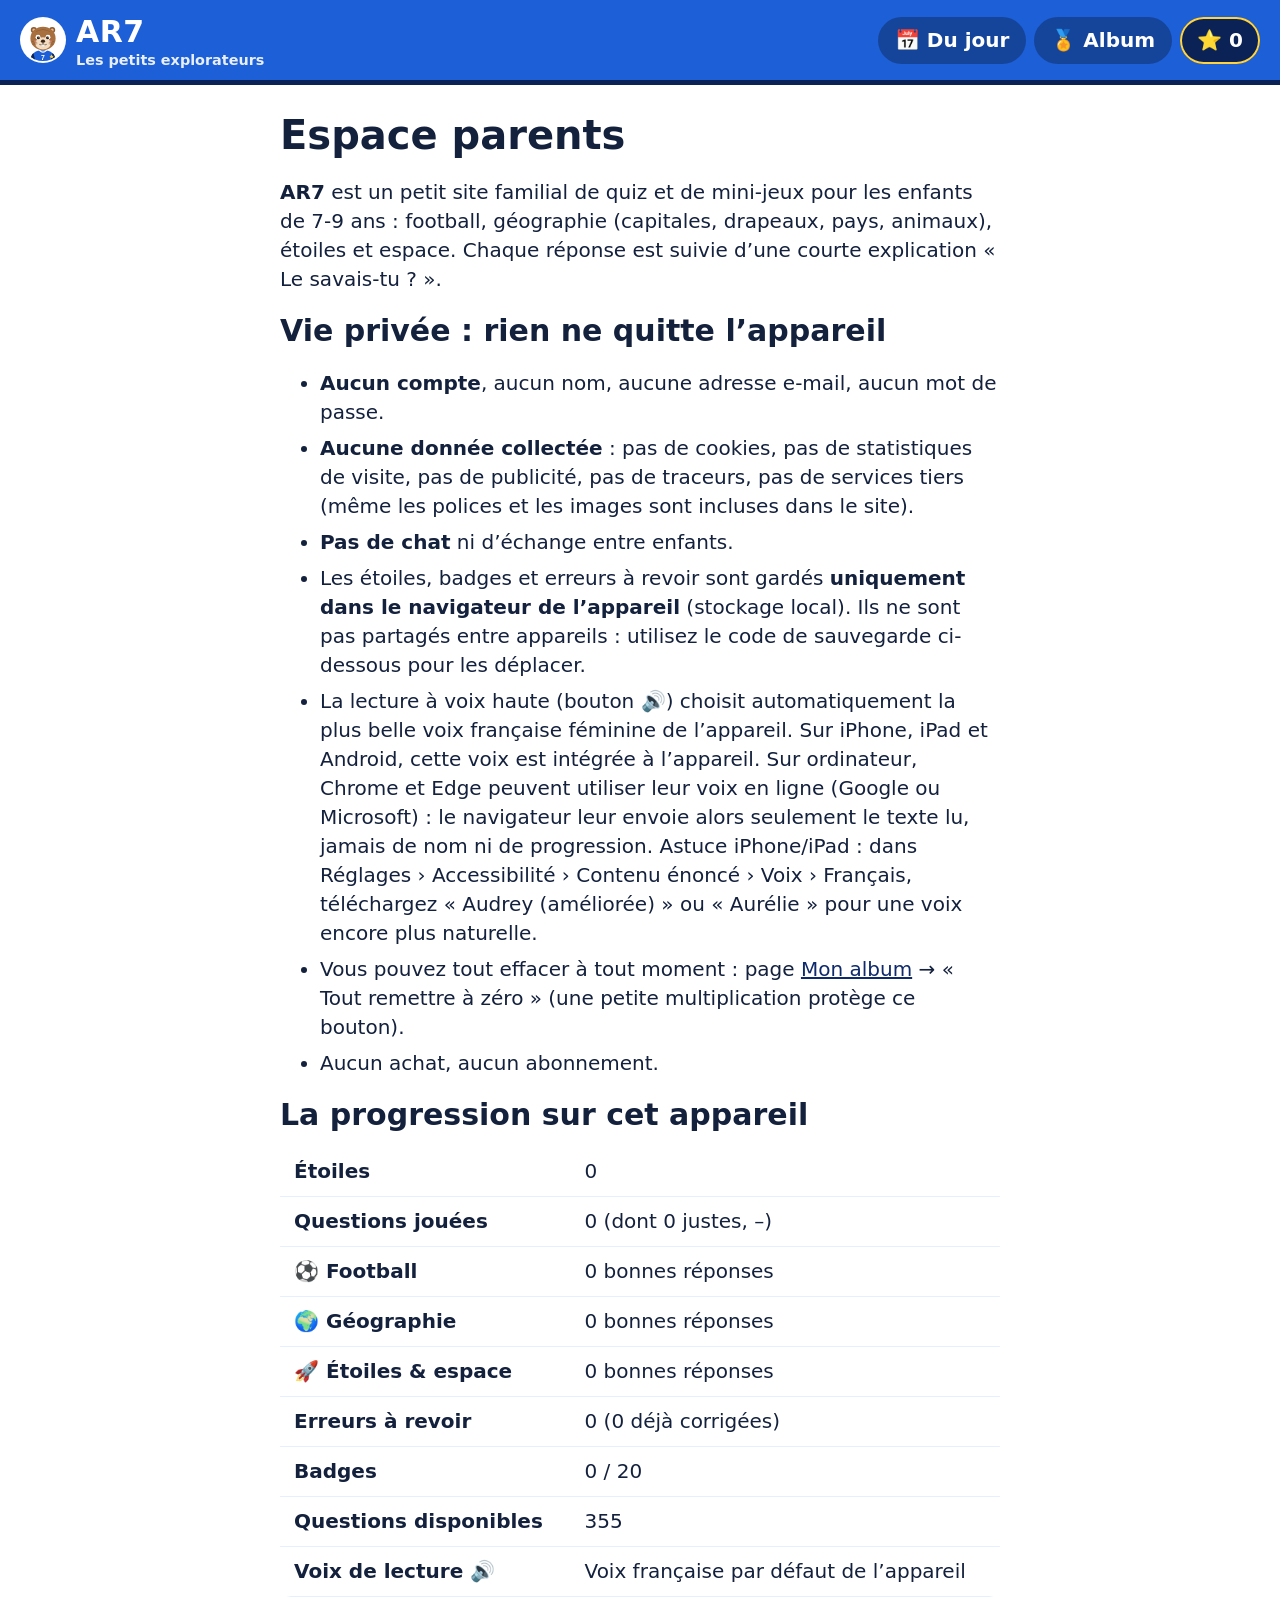
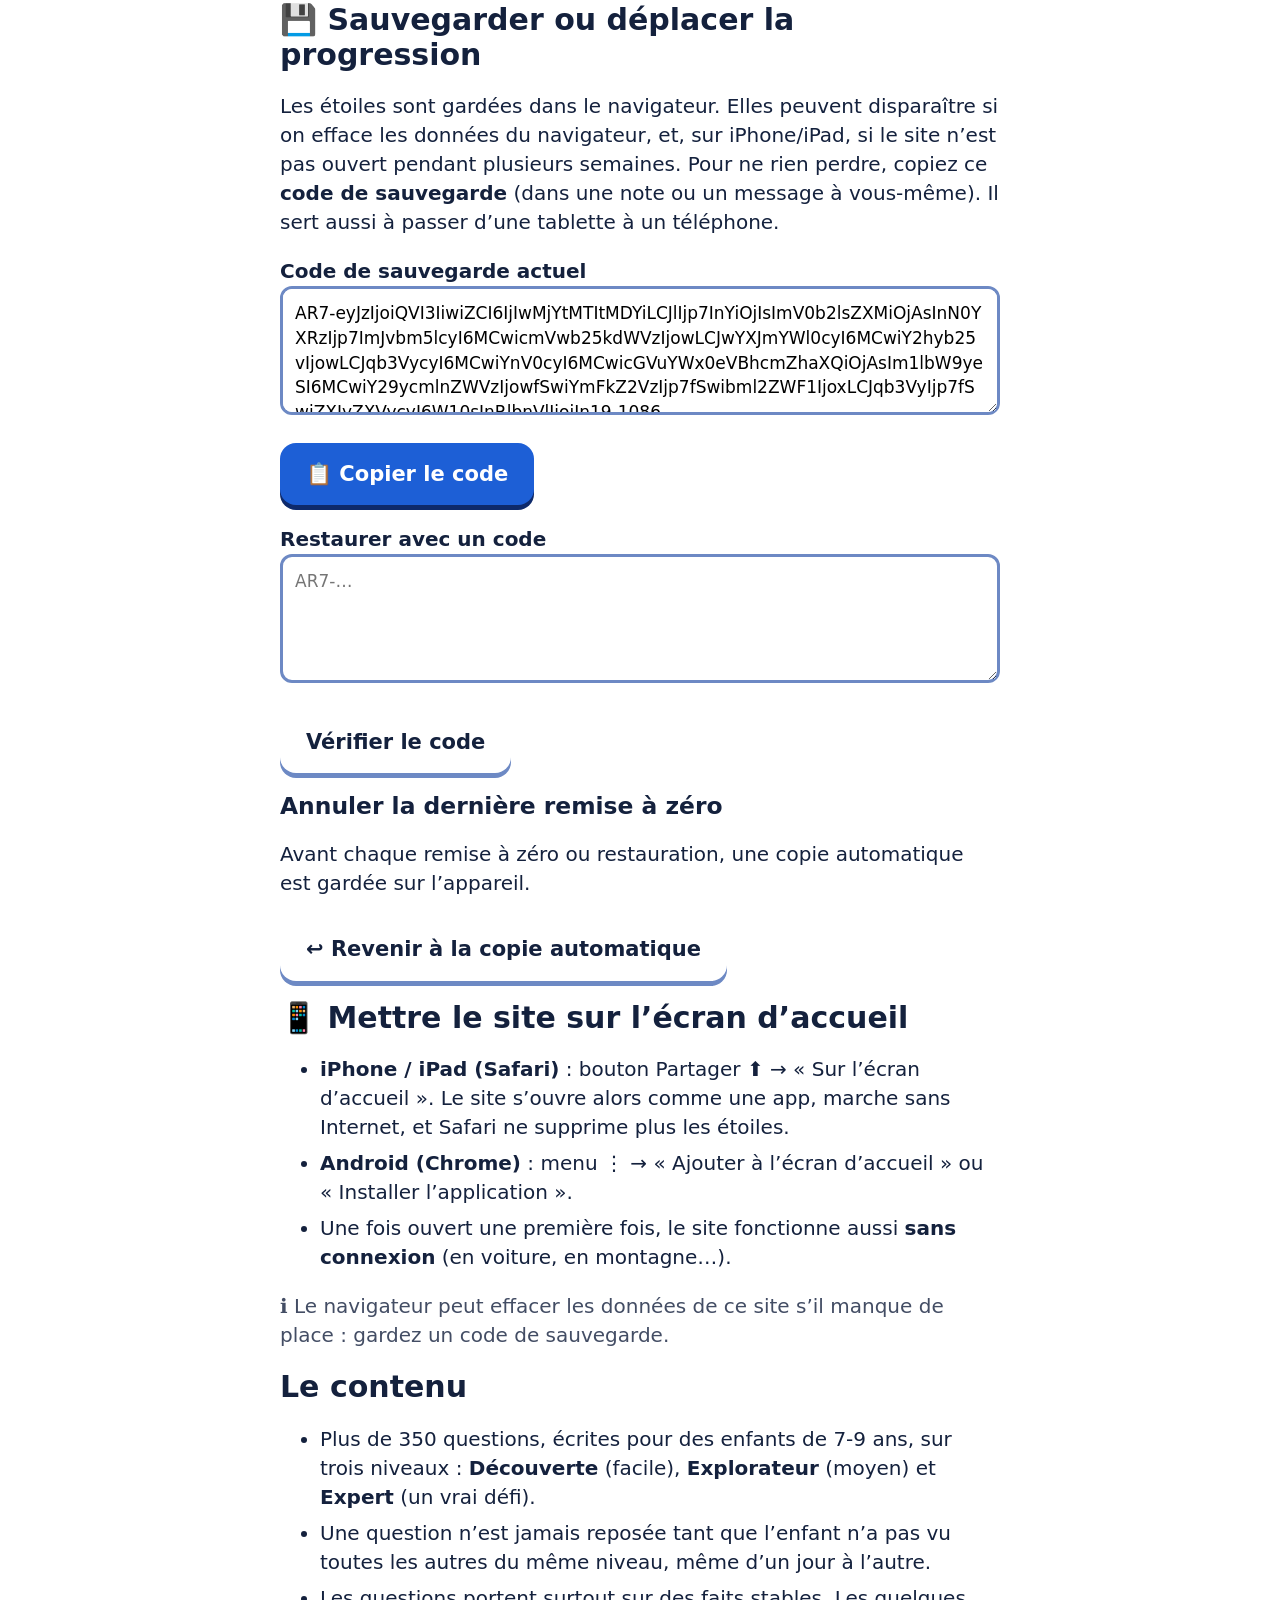
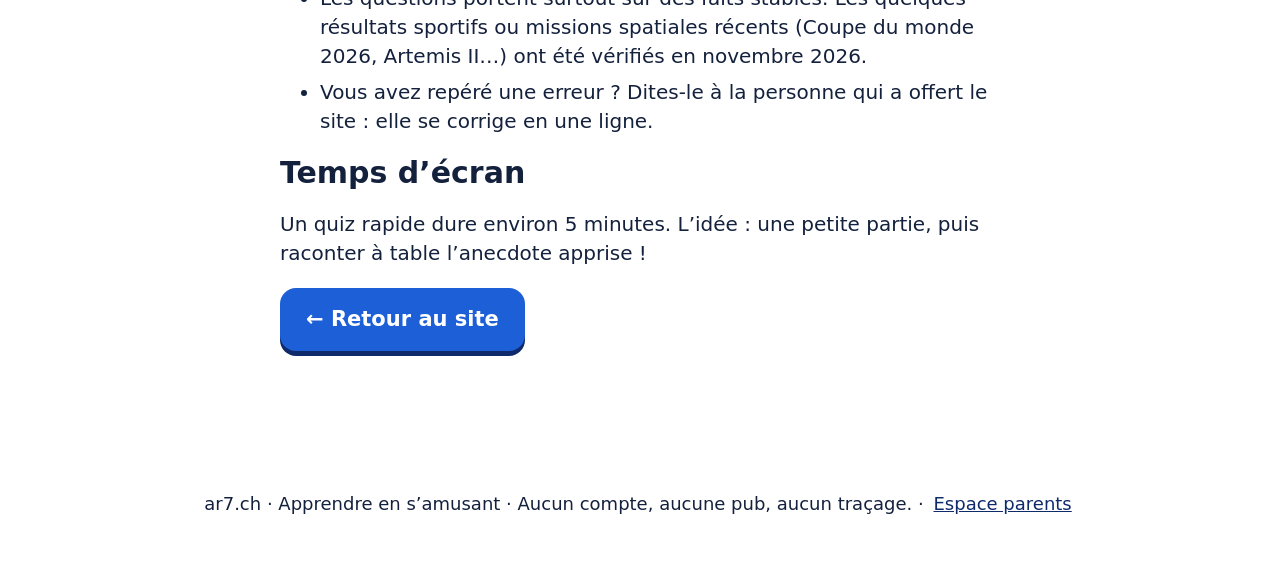
==== commit 6dbf5b62: "Add files via upload" ====
--- a/parents.html
+++ b/parents.html
@@ -50,7 +50,7 @@
   <li><b>Aucune donnée collectée</b> : pas de cookies, pas de statistiques de visite, pas de publicité, pas de traceurs, pas de services tiers (même les polices et les images sont incluses dans le site).</li>
   <li><b>Pas de chat</b> ni d’échange entre enfants.</li>
   <li>Les étoiles, badges et erreurs à revoir sont gardés <b>uniquement dans le navigateur de l’appareil</b> (stockage local). Ils ne sont pas partagés entre appareils : utilisez le code de sauvegarde ci-dessous pour les déplacer.</li>
-  <li>La lecture à voix haute (bouton 🔊) utilise la voix intégrée à l’appareil : aucun son n’est envoyé sur Internet.</li>
+  <li>La lecture à voix haute (bouton 🔊) choisit automatiquement la plus belle voix française féminine de l’appareil. Sur iPhone, iPad et Android, cette voix est intégrée à l’appareil. Sur ordinateur, Chrome et Edge peuvent utiliser leur voix en ligne (Google ou Microsoft) : le navigateur leur envoie alors seulement le texte lu, jamais de nom ni de progression. Astuce iPhone/iPad : dans Réglages › Accessibilité › Contenu énoncé › Voix › Français, téléchargez « Audrey (améliorée) » ou « Aurélie » pour une voix encore plus naturelle.</li>
   <li>Vous pouvez tout effacer à tout moment : page <a href="index.html#/album">Mon album</a> → « Tout remettre à zéro » (une petite multiplication protège ce bouton).</li>
   <li>Aucun achat, aucun abonnement.</li>
 </ul>
--- a/css/theme.css
+++ b/css/theme.css
@@ -14,8 +14,8 @@
   --crowd-a:#1d5fd6;
   --crowd-b:#0b2257;
   --texte:#14213d;
-  --fs:20px;
-  --fs-m:18px;
+  --fs:125%;     /* 20 px si le navigateur est réglé sur 16 px ; suit le réglage « taille du texte » de l’appareil */
+  --fs-m:112.5%;  /* 18 px */
   --q-fs:1.6rem;
   --q-fs-m:1.35rem;
   --a-fs:1.2rem;
--- a/css/style.css
+++ b/css/style.css
@@ -6,6 +6,7 @@
 }
 html{font-size:var(--fs)}
 *{box-sizing:border-box}
+a,button,input,label{touch-action:manipulation} /* pas de zoom au double tap sur les boutons (tablettes) */
 [hidden]{display:none!important}
 html,body{margin:0}
 body{font-family:"Trebuchet MS","Segoe UI",system-ui,-apple-system,Roboto,Arial,sans-serif;color:var(--texte);
@@ -41,15 +42,21 @@
 .hero .mascotte{flex:none}
 .hero h1{margin-bottom:.2em}
 .mascotte{position:relative;display:inline-block;max-width:100%}
-.mascotte img{width:100%;height:auto;display:block}
-.mascotte .tenue{position:absolute;right:-4%;top:-6%;font-size:2.2em;line-height:1;filter:drop-shadow(0 2px 2px rgba(0,0,0,.25))}
+.mascotte{isolation:isolate}
+.mascotte img{width:100%;height:auto;display:block;position:relative;z-index:1}
+.mascotte .calque{position:absolute;left:0;top:0;width:100%;height:100%;pointer-events:none;overflow:visible}
+.mascotte .calque.devant{z-index:2}
+.mascotte .calque.derriere{z-index:0}
+.tenue-zone{display:flex;gap:1rem;align-items:center;flex-wrap:wrap}
+.tenue-zone .apercu{flex:none}
+.tenue-zone .choice-group{flex:1 1 14rem}
 .result .mascotte{margin:0 auto}
 .result>.row{margin:.6rem 0 1rem}
 .bulle{background:var(--doux);border-radius:18px;padding:.6rem .9rem;display:inline-block;font-weight:600}
 .grid{display:grid;grid-template-columns:repeat(auto-fit,minmax(210px,1fr));gap:1rem}
 .grid.g4{grid-template-columns:repeat(4,1fr)}
-@media (max-width:979px){.grid.g4{grid-template-columns:repeat(2,1fr)}}
-@media (max-width:559px){.grid.g4{grid-template-columns:1fr}}
+@media (max-width:61.1875em){.grid.g4{grid-template-columns:repeat(2,1fr)}}
+@media (max-width:34.9375em){.grid.g4{grid-template-columns:1fr}}
 .card{background:var(--carte);border-radius:var(--r);padding:1rem;box-shadow:var(--ombre);border:0;text-align:left;font:inherit;color:inherit;text-decoration:none;display:block;cursor:pointer;transition:transform .12s}
 .card:hover{transform:translateY(-3px)}
 .card:active{transform:translateY(2px)}
@@ -148,6 +155,7 @@
 .jeu-bar{display:flex;align-items:center;gap:.5rem;flex-wrap:wrap;margin-bottom:.6rem}
 .jeu-t{font-size:1.45rem;margin:0;flex:1 1 auto;min-width:0}
 .jeu-bar .quitter{margin-left:auto}
+.jeu-bar .pill{background:var(--fonce);color:#fff} .jeu-bar .pill:hover{background:var(--primaire)} /* contraste : la pastille est sur le fond clair */
 .shots{display:flex;gap:.3rem;justify-content:center;margin:0}
 .shots span{width:32px;height:32px;border-radius:50%;display:grid;place-items:center;background:var(--doux);font-size:1rem}
 
@@ -176,32 +184,34 @@
   .pen-ctrl{width:clamp(200px,32%,360px)}
   .pen-ctrl .aim{grid-template-columns:1fr}
 }
-.pitch{position:relative;width:100%;max-width:100%;aspect-ratio:16/10;border-radius:20px;overflow:hidden;min-height:150px;font-size:16px;
-  background:linear-gradient(#7fc8ff 0 30%,#3fb56a 30% 100%)}
-.pitch .stripes{position:absolute;inset:30% 0 0 0;background:repeating-linear-gradient(90deg,rgba(255,255,255,.07) 0 12%,transparent 12% 24%)}
-.pitch .crowd{position:absolute;left:0;right:0;top:0;height:30%;background:radial-gradient(circle,#ffffff55 2px,transparent 3px) 0 0/16px 14px,repeating-linear-gradient(90deg,var(--crowd-a) 0 24px,var(--crowd-b) 24px 48px)}
-.goal{position:absolute;left:18%;right:18%;top:14%;height:38%;border:.45em solid #fff;border-bottom:0;border-radius:4px 4px 0 0;
+/* --sh = hauteur de la « scène » (tribune + but), posée en haut du terrain. En portrait, le terrain est plus haut
+ * que la scène : la place en plus devient de la pelouse devant le but, où attend le ballon (pas de vide à l’écran). */
+.pitch{--sh:100%;position:relative;width:100%;max-width:100%;aspect-ratio:16/10;border-radius:20px;overflow:hidden;min-height:150px;font-size:16px;
+  background:#3fb56a}
+.pitch .stripes{position:absolute;left:0;right:0;bottom:0;top:calc(var(--sh) * .3);background:repeating-linear-gradient(90deg,rgba(255,255,255,.07) 0 12%,transparent 12% 24%)}
+.pitch .crowd{position:absolute;left:0;right:0;top:0;height:calc(var(--sh) * .3);background:radial-gradient(circle,#ffffff55 2px,transparent 3px) 0 0/16px 14px,repeating-linear-gradient(90deg,var(--crowd-a) 0 24px,var(--crowd-b) 24px 48px)}
+.goal{position:absolute;left:18%;right:18%;top:calc(var(--sh) * .14);height:calc(var(--sh) * .38);border:.45em solid #fff;border-bottom:0;border-radius:4px 4px 0 0;
   background:repeating-linear-gradient(0deg,rgba(255,255,255,.35) 0 2px,transparent 2px 12px),repeating-linear-gradient(90deg,rgba(255,255,255,.35) 0 2px,transparent 2px 12px),rgba(0,0,0,.08)}
-.line{position:absolute;left:4%;right:4%;top:52%;height:4px;background:#fff}
-.spot{position:absolute;left:50%;top:86%;width:10px;height:6px;background:#fff;border-radius:50%;transform:translate(-50%,-50%)}
-.keeper{position:absolute;left:50%;top:22%;width:15%;height:30%;transform:translateX(-50%);transition:transform .45s cubic-bezier(.2,.8,.3,1);z-index:1}
+.line{position:absolute;left:4%;right:4%;top:calc(var(--sh) * .52);height:4px;background:#fff}
+.spot{position:absolute;left:50%;top:calc(var(--sh) * .86 + (100% - var(--sh)) * .55);width:10px;height:6px;background:#fff;border-radius:50%;transform:translate(-50%,-50%)}
+.keeper{position:absolute;left:50%;top:calc(var(--sh) * .22);width:15%;height:calc(var(--sh) * .3);transform:translateX(-50%);transition:transform .45s cubic-bezier(.2,.8,.3,1);z-index:1}
 .keeper svg{width:100%;height:100%}
 .keeper.left{transform:translateX(-175%) rotate(-55deg)}
 .keeper.right{transform:translateX(75%) rotate(55deg)}
 .keeper.center{transform:translateX(-50%) translateY(-12%)}
-.ball{position:absolute;left:50%;top:82%;width:7%;aspect-ratio:1;transform:translate(-50%,-50%);transition:left .5s ease-out,top .5s ease-out,width .5s;z-index:3}
+.ball{position:absolute;left:50%;top:calc(var(--sh) * .82 + (100% - var(--sh)) * .55);width:7%;aspect-ratio:1;transform:translate(-50%,-50%);transition:left .5s ease-out,top .5s ease-out,width .5s;z-index:3}
 .ball svg{width:100%;height:100%;display:block}
-.ball.shot-left{left:28%;top:34%;width:4.5%}
-.ball.shot-center{left:50%;top:28%;width:4.5%}
-.ball.shot-right{left:72%;top:34%;width:4.5%}
+.ball.shot-left{left:28%;top:calc(var(--sh) * .34);width:4.5%}
+.ball.shot-center{left:50%;top:calc(var(--sh) * .28);width:4.5%}
+.ball.shot-right{left:72%;top:calc(var(--sh) * .34);width:4.5%}
 /* Zones de tir : on touche directement le but pour viser. */
-.zones{position:absolute;left:18%;right:18%;top:14%;height:40%;display:grid;grid-template-columns:repeat(3,1fr);z-index:2}
+.zones{position:absolute;left:18%;right:18%;top:calc(var(--sh) * .14);height:calc(var(--sh) * .4);display:grid;grid-template-columns:repeat(3,1fr);z-index:2}
 .zone{appearance:none;border:0;background:transparent;margin:0;padding:0;cursor:pointer;display:grid;place-items:center;font-size:1.6em;border-radius:10px;opacity:0;pointer-events:none;min-height:44px}
 .pitch.aiming .zone{opacity:1;pointer-events:auto;outline:3px dashed rgba(255,255,255,.9);outline-offset:-6px;background:rgba(255,255,255,.12);animation:vise 1s infinite alternate}
 .pitch.aiming .zone:hover,.pitch.aiming .zone:focus-visible{background:rgba(255,210,63,.45)}
 .zone.cible{opacity:1;background:rgba(255,210,63,.35);outline:3px solid var(--or);outline-offset:-6px}
 @keyframes vise{to{background:rgba(255,255,255,.28)}}
-.banner{position:absolute;left:50%;top:64%;transform:translate(-50%,-50%) scale(.6);opacity:0;background:#fff;color:var(--fonce);font-weight:900;font-size:1.9em;padding:.2em .7em;border-radius:.5em;box-shadow:0 6px 0 rgba(0,0,0,.2);transition:.25s;z-index:4;white-space:nowrap;pointer-events:none}
+.banner{position:absolute;left:50%;top:calc(var(--sh) * .64);transform:translate(-50%,-50%) scale(.6);opacity:0;background:#fff;color:var(--fonce);font-weight:900;font-size:1.9em;padding:.2em .7em;border-radius:.5em;box-shadow:0 6px 0 rgba(0,0,0,.2);transition:.25s;z-index:4;white-space:nowrap;pointer-events:none}
 .banner.show{opacity:1;transform:translate(-50%,-50%) scale(1)}
 .banner.ok{box-shadow:0 6px 0 var(--vert)} .banner.ko{box-shadow:0 6px 0 var(--rouge)}
 .pen-res{position:absolute;left:3%;right:3%;bottom:3%;z-index:4;background:rgba(255,255,255,.95);border-radius:.6em;padding:.35em .6em;font-weight:800;font-size:max(13px,.85em);text-align:center;opacity:0;transition:opacity .25s;pointer-events:none}
@@ -243,7 +253,7 @@
 .nf{text-align:center;padding-top:2rem}
 .nf img{width:160px;height:160px}
 
-@media (max-width:640px){
+@media (max-width:40em){
   html{font-size:var(--fs-m)}
   .hero{flex-direction:column;text-align:center}
   .hero .mascotte{width:110px!important}
@@ -259,7 +269,7 @@
   .rangbox{flex-direction:column;text-align:center}
   .toast{top:68px}
 }
-@media (max-width:430px){
+@media (max-width:26.875em){
   .topbar nav .lbl{position:absolute;width:1px;height:1px;overflow:hidden;clip:rect(0 0 0 0);white-space:nowrap}
   .pill{padding:.45rem .7rem}
   .jeu-t{font-size:1.2rem}
@@ -268,7 +278,7 @@
   .aim .btn{font-size:1.5rem}
 }
 /* Téléphones étroits : en-têtes de question sur une seule ligne, réponses plus compactes */
-@media (max-width:430px){
+@media (max-width:26.875em){
   .qt-nom{display:none}
   .lire>span{display:none}
   .qhead .tag{font-size:.8rem}
@@ -282,21 +292,51 @@
   .answer{min-height:52px;padding:.5rem .75rem}
 }
 /* Écrans peu hauts (petits téléphones, portables) */
-@media (max-height:760px){
+@media (max-height:47.5em){
   .flag-q{width:min(150px,42%);margin-bottom:.5rem}
   .res-tete .mascotte{width:90px!important}
   .res-tete .big{font-size:2.4rem}
   main{padding-top:.8rem}
   .panel>h1{font-size:1.5rem;margin-bottom:.2rem}
 }
-@media (max-height:700px) and (orientation:portrait){
-  .flag-q{width:min(124px,36%)}
+@media (max-height:43.75em) and (orientation:portrait){
+  .flag-q{width:min(104px,30%)}
+  .question{margin:.25rem 0 .6rem}
   .pen-intro{margin:0 0 .4rem}
+}
+/* Très petits téléphones (iPhone SE 1re génération 320 px, Galaxy Fold plié 280 px).
+ * Les seuils sont en « em » : si l’appareil est réglé en grand texte, le site passe tout seul à la mise en page plus compacte. */
+@media (max-width:22.5em){
+  html{font-size:93.75%}
+  .topbar{gap:.3rem;padding-left:.45rem;padding-right:.45rem}
+  .topbar nav{gap:.25rem}
+  .pill{padding:.4rem .5rem}
+  .logo b{font-size:1.1rem}
+  .logo img{width:34px;height:34px}
+  .qhead .quitter>span,.jeu-bar .quitter>span{position:absolute;width:1px;height:1px;overflow:hidden;clip:rect(0 0 0 0);white-space:nowrap}
+  .qhead .row.tight{gap:.3rem}
+  .pen-intro{display:none}
+  .panel>h1{font-size:1.3rem}
+}
+/* Téléphones peu hauts en portrait : question + 4 réponses toujours visibles sans défiler */
+@media (max-height:40em) and (orientation:portrait),(max-width:18.75em){
+  main{padding-top:.5rem}
+  .question{font-size:1.15rem;margin:.2rem 0 .5rem}
+  .answers{gap:.45rem}
+  .answer{min-height:46px;padding:.4rem .7rem}
+  .answer .k{width:1.7rem;height:1.7rem}
+  .progress{margin-bottom:.4rem}
+  .panel>p.muted{margin:.2rem 0}
+}
+/* Fenêtres d’ordinateur peu hautes (ex. 800×600) : drapeau plus petit pour garder les 4 réponses visibles */
+@media (max-height:40em) and (min-aspect-ratio:6/5){
+  .flag-q{width:auto;height:96px;margin:0 auto .4rem}
+  .question{margin:.25rem 0 .6rem}
 }
 /* ---------- Téléphone couché (paysage, peu de hauteur) ----------
  * En jeu, l’en-tête disparaît (le bouton ✕ Quitter reste) et tout se range sur deux colonnes. */
-@media (orientation:landscape) and (max-height:540px){
-  html{font-size:15px}
+@media (orientation:landscape) and (max-height:33.75em){
+  html{font-size:93.75%}
   .topbar{position:static;min-height:0;padding-top:max(.25rem,env(safe-area-inset-top));padding-bottom:.25rem}
   .topbar .logo img{width:34px;height:34px}
   .pill{min-height:40px;padding:.3rem .7rem}
@@ -346,11 +386,29 @@
   .pen-intro{display:none}
   .jeu-bar{margin-bottom:.3rem}
 }
-@media (orientation:landscape) and (max-height:340px){
+@media (orientation:landscape) and (max-height:21.25em){
   .aim{grid-template-columns:repeat(3,1fr)!important}
   .aim .lbl-d{display:none}
   .aim .btn{font-size:1.3rem}
   .pen-ctrl{gap:.3rem}
+  /* très peu de hauteur (ex. fenêtre 800×600 zoomée à 200 %) */
+  main{padding-top:.3rem}
+  .panel{padding:.5rem .7rem}
+  .qhead{font-size:.9rem;margin-bottom:.2rem}
+  .progress{height:8px;margin-bottom:.3rem}
+  .question{font-size:1.05rem;margin:.1rem 0 .35rem}
+  .answers{gap:.35rem}
+  .answer{min-height:40px;padding:.3rem .6rem}
+  .feedback{padding:.45rem .6rem}
+  .savais{font-size:.9rem;margin:.15rem 0 .3rem}
+  .feedback .btn{min-height:42px;padding:.35rem .8rem}
+}
+/* Paysage étroit (fenêtre zoomée) : commandes du penalty un peu plus étroites pour laisser la place au terrain */
+@media (orientation:landscape) and (max-width:33em){
+  .pen-ctrl{width:clamp(130px,38%,360px)}
+  .pen-ctrl .btn{padding-left:.4rem;padding-right:.4rem}
+  .pen.tir,.mem{padding-left:max(.4rem,env(safe-area-inset-left));padding-right:max(.4rem,env(safe-area-inset-right))}
+  .pen-stage{gap:.4rem}
 }
 @media (prefers-reduced-motion:reduce){*{transition:none!important;animation:none!important}}
 .sr-only{position:absolute;width:1px;height:1px;overflow:hidden;clip:rect(0 0 0 0);white-space:nowrap}
